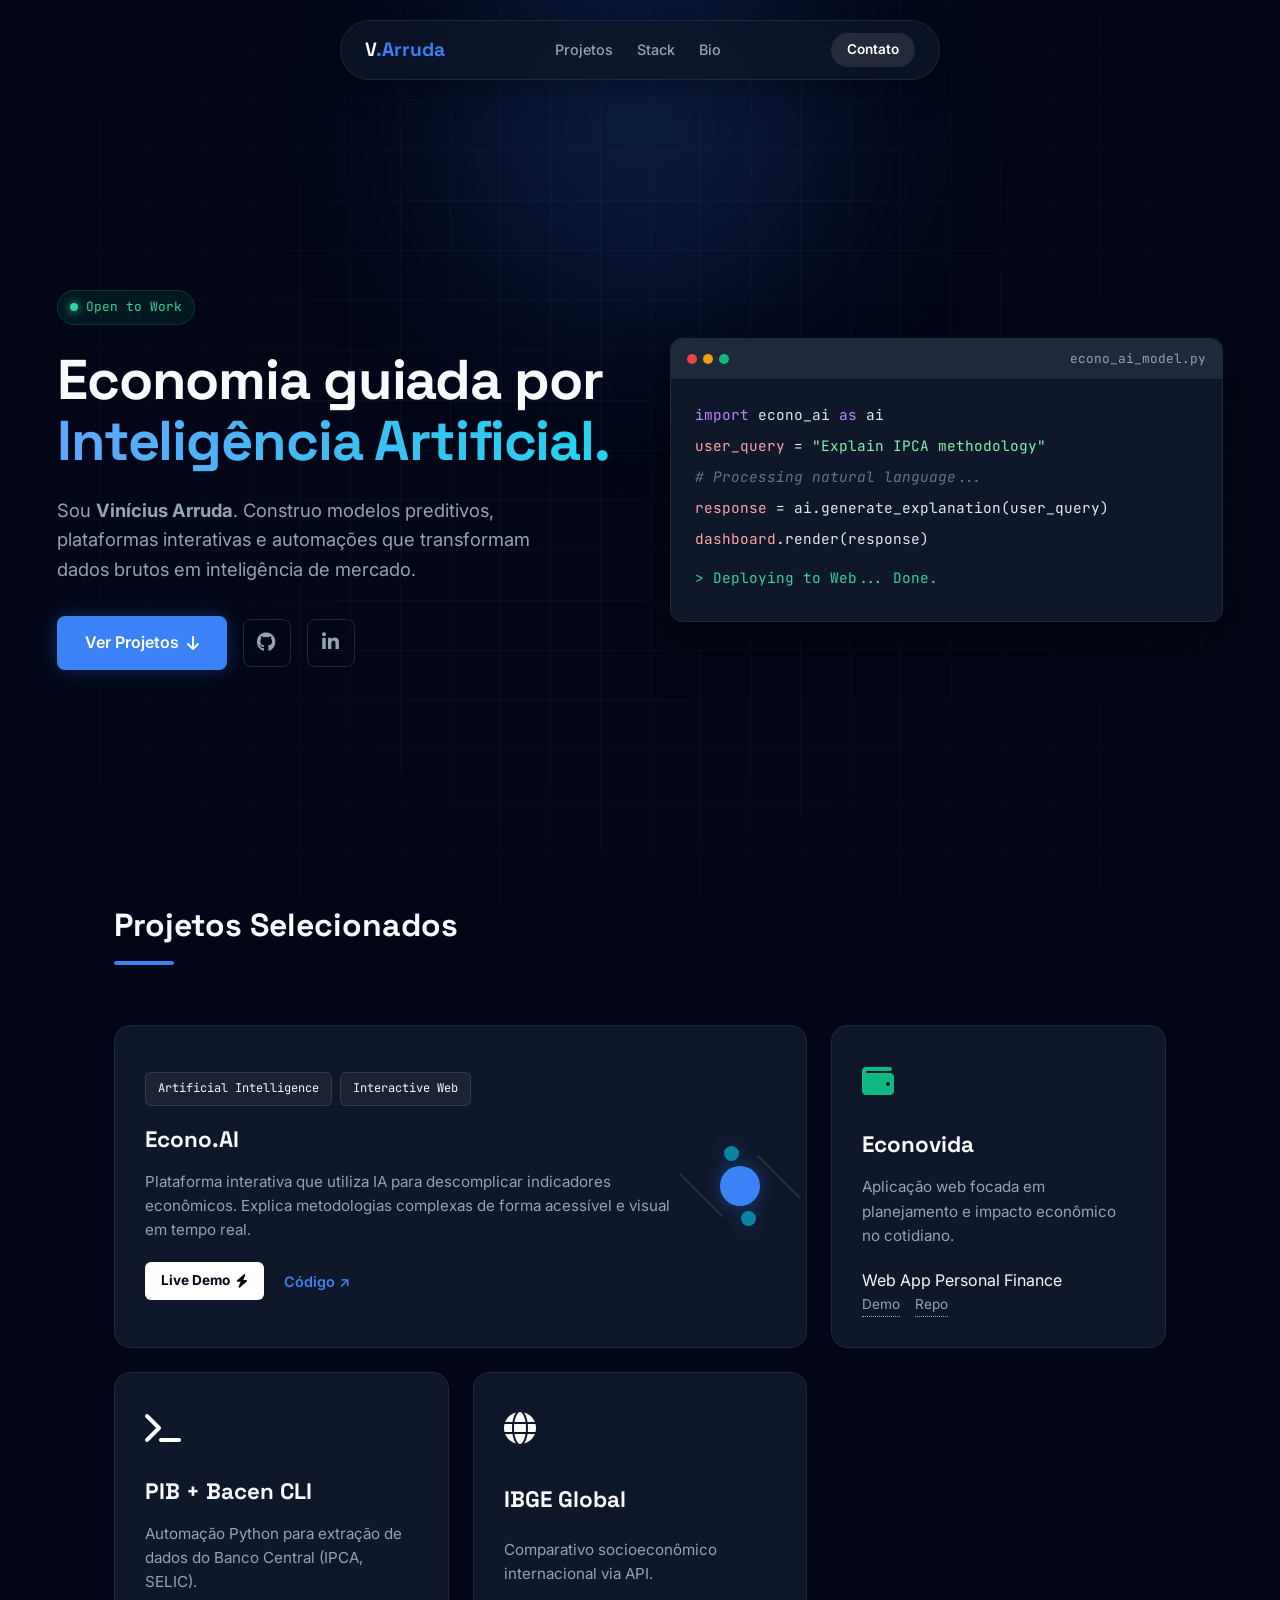
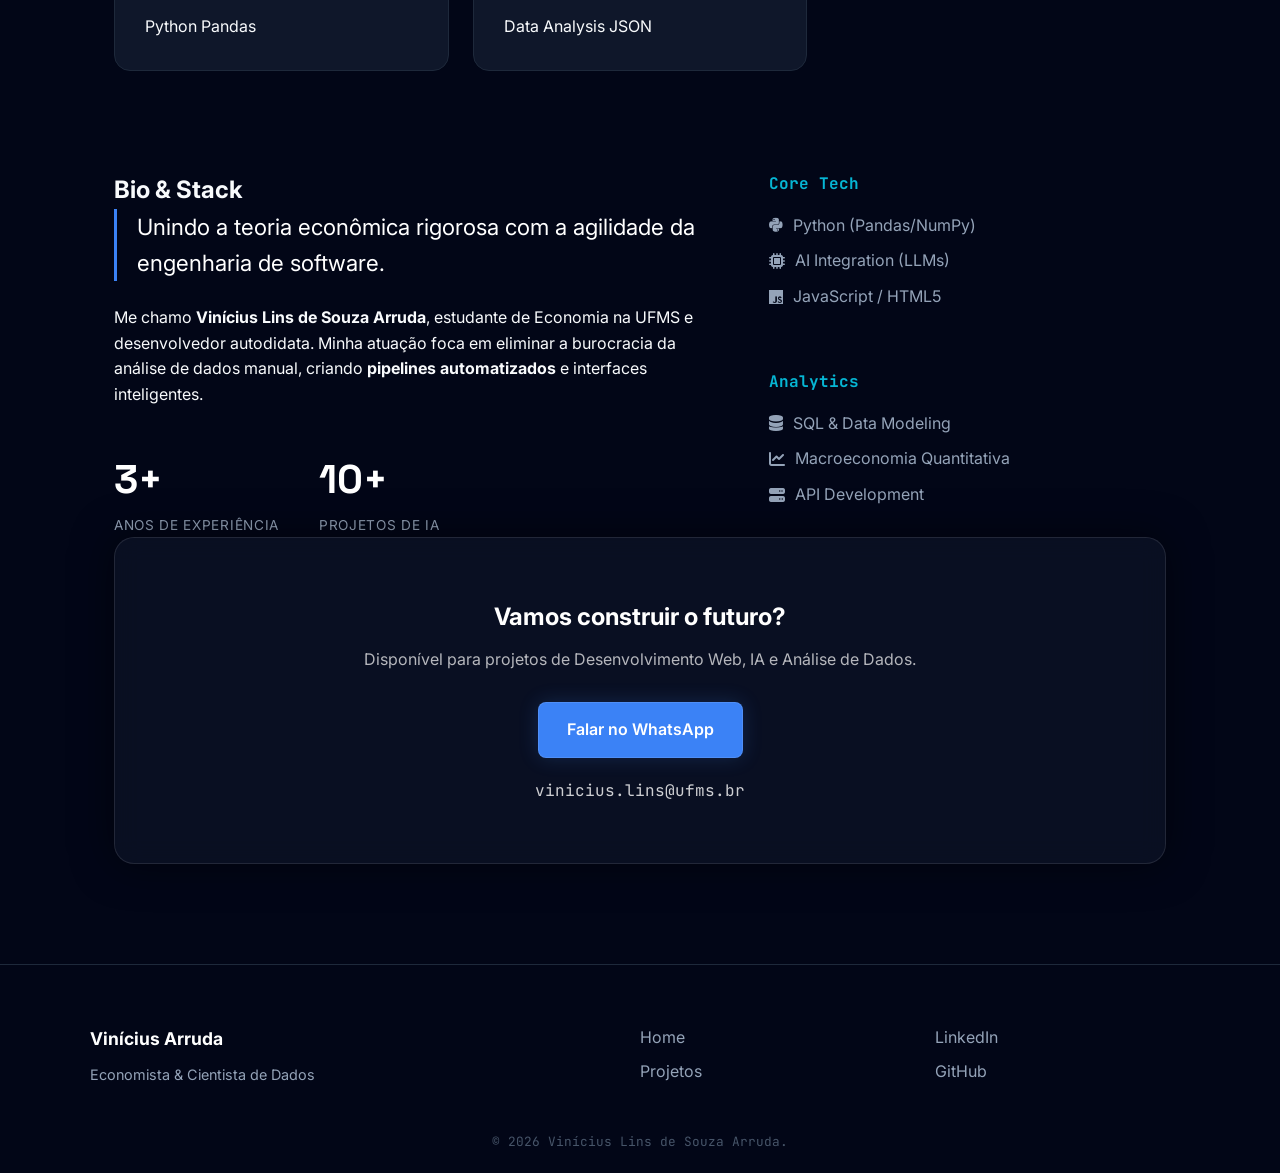
==== index.html @ 4a1055d4 "Refactor index.html structure and content" ====
<!DOCTYPE html>
<html lang="pt-BR">
<head>
    <meta charset="UTF-8">
    <meta name="viewport" content="width=device-width, initial-scale=1.0">
    
    <title>Vinícius Arruda | Economista & Cientista de Dados (UFMS)</title>
    
    <meta name="description" content="Portfólio de Vinícius Lins de Souza Arruda (Vinícius Arruda). Acadêmico de Economia na UFMS, especialista em Ciência de Dados, Python e Inteligência Artificial aplicada ao mercado financeiro.">
    <meta name="keywords" content="Vinícius Arruda, Vinícius Lins de Souza Arruda, Economista, Cientista de Dados, Python, UFMS, Campo Grande, Inteligência Artificial">
    <meta name="author" content="Vinícius Lins de Souza Arruda">
    
    <script type="application/ld+json">
    {
      "@context": "https://schema.org",
      "@type": "Person",
      "name": "Vinícius Lins de Souza Arruda",
      "alternateName": "Vinícius Arruda",
      "url": "https://viniciusarruda.com.br",
      "image": "Foto.jpeg",
      "jobTitle": "Data Economist",
      "alumniOf": {
        "@type": "CollegeOrUniversity",
        "name": "Universidade Federal de Mato Grosso do Sul (UFMS)"
      },
      "sameAs": [
        "https://www.linkedin.com/in/viniciuslinsdsa",
        "https://github.com/viniciuslinsdsa",
        "https://www.youtube.com/@InteligenciaCriativa"
      ]
    }
    </script>

    <link href="https://fonts.googleapis.com/css2?family=Inter:wght@300;400;600&family=JetBrains+Mono:wght@400;500&family=Space+Grotesk:wght@500;700&display=swap" rel="stylesheet">
    <link rel="stylesheet" href="https://cdnjs.cloudflare.com/ajax/libs/font-awesome/6.4.0/css/all.min.css">
    <link rel="stylesheet" href="style.css">
</head>
<body>

    <div class="background-effects">
        <div class="glow-top"></div>
        <div class="grid-overlay"></div>
    </div>

    <nav class="floating-nav">
        <a href="#home" class="logo">V<span>.Arruda</span></a>
        <div class="nav-links">
            <a href="#projetos">Projetos</a>
            <a href="#stack">Stack</a>
            <a href="#sobre">Bio</a>
        </div>
        <a href="#contato" class="btn-hire">Contato</a>
    </nav>

    <header id="home">
        <div class="hero-container">
            <div class="hero-text">
                <div class="status-badge"><span class="dot"></span> Open to Work</div>
                <h1>Economia guiada por <br><span class="gradient-text">Inteligência Artificial.</span></h1>
                <p>Sou <strong>Vinícius Arruda</strong>. Construo modelos preditivos, plataformas interativas e automações que transformam dados brutos em inteligência de mercado.</p>
                
                <div class="hero-actions">
                    <a href="#projetos" class="btn-primary">Ver Projetos <i class="fa-solid fa-arrow-down"></i></a>
                    <a href="https://github.com/viniciuslinsdsa" target="_blank" aria-label="GitHub de Vinícius Arruda" class="btn-icon"><i class="fa-brands fa-github"></i></a>
                    <a href="https://linkedin.com/in/viniciuslinsdsa" target="_blank" aria-label="LinkedIn de Vinícius Arruda" class="btn-icon"><i class="fa-brands fa-linkedin-in"></i></a>
                </div>
            </div>

            <div class="hero-visual">
                <div class="terminal-window">
                    <div class="terminal-header">
                        <div class="dots">
                            <span class="d red"></span><span class="d yellow"></span><span class="d green"></span>
                        </div>
                        <span class="title">econo_ai_model.py</span>
                    </div>
                    <div class="terminal-body">
                        <div class="code-line"><span class="k">import</span> econo_ai <span class="k">as</span> ai</div>
                        <div class="code-line"><span class="v">user_query</span> = <span class="s">"Explain IPCA methodology"</span></div>
                        <div class="code-line comment"># Processing natural language...</div>
                        <div class="code-line"><span class="v">response</span> = ai.generate_explanation(user_query)</div>
                        <div class="code-line"><span class="v">dashboard</span>.render(response)</div>
                        <div class="code-line success">> Deploying to Web... Done.</div>
                    </div>
                </div>
            </div>
        </div>
    </header>

    <main class="container">
        
        <section id="projetos">
            <div class="section-header">
                <h2>Projetos Selecionados</h2>
                <div class="line"></div>
            </div>

            <div class="bento-grid">
                
                <div class="bento-card featured">
                    <div class="card-content">
                        <div class="tech-row">
                            <span class="tech-tag">Artificial Intelligence</span>
                            <span class="tech-tag">Interactive Web</span>
                        </div>
                        <h3>Econo.AI</h3>
                        <p>Plataforma interativa que utiliza IA para descomplicar indicadores econômicos. Explica metodologias complexas de forma acessível e visual em tempo real.</p>
                        <div class="links-row">
                            <a href="https://viniciuslinsdsa.github.io/econo.ai/" target="_blank" class="btn-live">Live Demo <i class="fa-solid fa-bolt"></i></a>
                            <a href="https://github.com/viniciuslinsdsa/econo.ai" target="_blank" class="link-arrow">Código ↗</a>
                        </div>
                    </div>
                    <div class="card-visual ai-visual">
                        <div class="ai-node main"></div>
                        <div class="ai-node sub s1"></div>
                        <div class="ai-node sub s2"></div>
                        <div class="ai-line l1"></div>
                        <div class="ai-line l2"></div>
                    </div>
                </div>

                <div class="bento-card">
                    <div class="card-top-icon"><i class="fa-solid fa-wallet" style="color: #10b981;"></i></div>
                    <h3>Econovida</h3>
                    <p>Aplicação web focada em planejamento e impacto econômico no cotidiano.</p>
                    <div class="tech-mini">
                        <span>Web App</span>
                        <span>Personal Finance</span>
                    </div>
                    <div class="card-footer-links">
                        <a href="https://viniciuslinsdsa.github.io/econovida/" target="_blank" class="mini-link">Demo</a>
                        <a href="https://github.com/viniciuslinsdsa/econovida" target="_blank" class="mini-link">Repo</a>
                    </div>
                </div>

                <div class="bento-card">
                    <div class="card-top-icon"><i class="fa-solid fa-terminal"></i></div>
                    <h3>PIB + Bacen CLI</h3>
                    <p>Automação Python para extração de dados do Banco Central (IPCA, SELIC).</p>
                    <div class="tech-mini">
                        <span>Python</span>
                        <span>Pandas</span>
                    </div>
                    <a href="https://github.com/viniciuslinsdsa/PIB_APIBCB" class="card-link-cover" aria-label="Ver projeto PIB CLI"></a>
                </div>

                <div class="bento-card">
                    <div class="card-top-icon"><i class="fa-solid fa-globe"></i></div>
                    <h3>IBGE Global</h3>
                    <p>Comparativo socioeconômico internacional via API.</p>
                    <div class="tech-mini">
                        <span>Data Analysis</span>
                        <span>JSON</span>
                    </div>
                    <a href="https://github.com/viniciuslinsdsa/IBGE_API" class="card-link-cover" aria-label="Ver projeto IBGE Global"></a>
                </div>

                </div>
        </section>

        <section id="sobre" class="split-section">
            <div class="bio-text">
                <h2>Bio & Stack</h2>
                <p class="highlight">Unindo a teoria econômica rigorosa com a agilidade da engenharia de software.</p>
                <p>Me chamo <strong>Vinícius Lins de Souza Arruda</strong>, estudante de Economia na UFMS e desenvolvedor autodidata. Minha atuação foca em eliminar a burocracia da análise de dados manual, criando <strong>pipelines automatizados</strong> e interfaces inteligentes.</p>
                <div class="stats-row">
                    <div class="stat">
                        <span class="num">3+</span>
                        <span class="label">Anos de Experiência</span>
                    </div>
                    <div class="stat">
                        <span class="num">10+</span>
                        <span class="label">Projetos de IA</span>
                    </div>
                </div>
            </div>
            
            <div class="skills-grid">
                <div class="skill-category">
                    <h4>Core Tech</h4>
                    <ul>
                        <li><i class="fa-brands fa-python"></i> Python (Pandas/NumPy)</li>
                        <li><i class="fa-solid fa-microchip"></i> AI Integration (LLMs)</li>
                        <li><i class="fa-brands fa-js"></i> JavaScript / HTML5</li>
                    </ul>
                </div>
                <div class="skill-category">
                    <h4>Analytics</h4>
                    <ul>
                        <li><i class="fa-solid fa-database"></i> SQL & Data Modeling</li>
                        <li><i class="fa-solid fa-chart-line"></i> Macroeconomia Quantitativa</li>
                        <li><i class="fa-solid fa-server"></i> API Development</li>
                    </ul>
                </div>
            </div>
        </section>

        <section id="contato">
            <div class="cta-card">
                <div class="cta-content">
                    <h2>Vamos construir o futuro?</h2>
                    <p>Disponível para projetos de Desenvolvimento Web, IA e Análise de Dados.</p>
                    <a href="https://wa.me/5567992827037" class="btn-primary white">Falar no WhatsApp</a>
                    <a href="mailto:vinicius.lins@ufms.br" class="email-link">vinicius.lins@ufms.br</a>
                </div>
            </div>
        </section>

    </main>

    <footer>
        <div class="footer-grid">
            <div class="footer-col">
                <h5>Vinícius Arruda</h5>
                <p>Economista & Cientista de Dados</p>
            </div>
            <div class="footer-col">
                <a href="#home">Home</a>
                <a href="#projetos">Projetos</a>
            </div>
            <div class="footer-col">
                <a href="https://linkedin.com/in/viniciuslinsdsa">LinkedIn</a>
                <a href="https://github.com/viniciuslinsdsa">GitHub</a>
            </div>
        </div>
        <div class="copy">
            &copy; 2026 Vinícius Lins de Souza Arruda.
        </div>
    </footer>
</body>
</html>
---- style.css ----
/* =================================
   Variáveis & Configuração (Dark Premium)
   ================================= */
   :root {
    --bg-dark: #020617;       /* Slate 950 */
    --bg-card: #0f172a;       /* Slate 900 */
    --border: #1e293b;        /* Slate 800 */
    --text-main: #f8fafc;     /* Slate 50 */
    --text-muted: #94a3b8;    /* Slate 400 */
    
    --primary: #3b82f6;       /* Azul Tech */
    --primary-glow: rgba(59, 130, 246, 0.4);
    --accent: #06b6d4;        /* Cyan */
    
    --font-heading: 'Space Grotesk', sans-serif;
    --font-body: 'Inter', sans-serif;
    --font-code: 'JetBrains Mono', monospace;
}

* { margin: 0; padding: 0; box-sizing: border-box; }

body {
    background-color: var(--bg-dark);
    color: var(--text-main);
    font-family: var(--font-body);
    line-height: 1.6;
    overflow-x: hidden;
}

/* =================================
   Background FX
   ================================= */
.background-effects {
    position: fixed;
    top: 0; left: 0; width: 100%; height: 100%;
    z-index: -1;
    overflow: hidden;
}

.grid-overlay {
    position: absolute;
    width: 100%; height: 100%;
    background-image: 
        linear-gradient(rgba(255, 255, 255, 0.03) 1px, transparent 1px),
        linear-gradient(90deg, rgba(255, 255, 255, 0.03) 1px, transparent 1px);
    background-size: 50px 50px;
    mask-image: radial-gradient(circle at center, black 40%, transparent 100%);
}

.glow-top {
    position: absolute;
    top: -20%; left: 50%;
    transform: translateX(-50%);
    width: 600px; height: 600px;
    background: radial-gradient(circle, var(--primary-glow) 0%, transparent 70%);
    opacity: 0.6;
    filter: blur(80px);
}

/* =================================
   Navbar
   ================================= */
.floating-nav {
    position: fixed;
    top: 20px; left: 50%;
    transform: translateX(-50%);
    width: 90%; max-width: 600px;
    background: rgba(15, 23, 42, 0.7);
    backdrop-filter: blur(12px);
    border: 1px solid rgba(255, 255, 255, 0.08);
    border-radius: 100px;
    padding: 12px 24px;
    display: flex;
    justify-content: space-between;
    align-items: center;
    z-index: 1000;
    box-shadow: 0 10px 30px rgba(0,0,0,0.3);
}

.logo {
    font-family: var(--font-heading);
    font-weight: 700;
    font-size: 1.2rem;
    color: white;
    text-decoration: none;
}
.logo span { color: var(--primary); }

.nav-links { display: flex; gap: 24px; }
.nav-links a {
    color: var(--text-muted);
    text-decoration: none;
    font-size: 0.9rem;
    font-weight: 500;
    transition: 0.3s;
}
.nav-links a:hover { color: white; }

.btn-hire {
    background: rgba(255,255,255,0.1);
    color: white;
    text-decoration: none;
    padding: 6px 16px;
    border-radius: 20px;
    font-size: 0.85rem;
    font-weight: 600;
    transition: 0.3s;
}
.btn-hire:hover { background: white; color: var(--bg-dark); }

/* =================================
   Hero Section
   ================================= */
header {
    min-height: 100vh;
    display: flex;
    align-items: center;
    justify-content: center;
    padding: 120px 20px 60px;
}

.hero-container {
    max-width: 1200px;
    display: grid;
    grid-template-columns: 1fr 1fr;
    gap: 60px;
    align-items: center;
}

.status-badge {
    display: inline-flex;
    align-items: center;
    gap: 8px;
    background: rgba(16, 185, 129, 0.1);
    color: #34d399;
    padding: 6px 12px;
    border-radius: 50px;
    font-size: 0.8rem;
    font-family: var(--font-code);
    margin-bottom: 24px;
    border: 1px solid rgba(16, 185, 129, 0.2);
}

.dot { width: 8px; height: 8px; background: #34d399; border-radius: 50%; box-shadow: 0 0 10px #34d399; animation: pulse 2s infinite; }
@keyframes pulse { 0% { opacity: 1; } 50% { opacity: 0.5; } 100% { opacity: 1; } }

h1 {
    font-family: var(--font-heading);
    font-size: 3.5rem;
    line-height: 1.1;
    margin-bottom: 24px;
    letter-spacing: -0.02em;
}

.gradient-text {
    background: linear-gradient(to right, #60a5fa, #22d3ee);
    background-clip: text;
    -webkit-background-clip: text;
    -webkit-text-fill-color: transparent;
}

.hero-text p {
    font-size: 1.15rem;
    color: var(--text-muted);
    margin-bottom: 32px;
    max-width: 500px;
}

.hero-actions { display: flex; gap: 16px; align-items: center; }

.btn-primary {
    background: var(--primary);
    color: white;
    text-decoration: none;
    padding: 14px 28px;
    border-radius: 8px;
    font-weight: 600;
    display: inline-flex;
    align-items: center;
    gap: 8px;
    transition: 0.3s;
    box-shadow: 0 0 20px rgba(59, 130, 246, 0.3);
}
.btn-primary:hover { transform: translateY(-2px); box-shadow: 0 0 30px rgba(59, 130, 246, 0.5); }

.btn-icon {
    width: 48px; height: 48px;
    display: flex; align-items: center; justify-content: center;
    border: 1px solid var(--border);
    border-radius: 8px;
    color: var(--text-muted);
    font-size: 1.2rem;
    transition: 0.3s;
    text-decoration: none;
}
.btn-icon:hover { border-color: var(--primary); color: white; background: rgba(59, 130, 246, 0.1); }

/* Terminal */
.terminal-window {
    background: #0f172a;
    border: 1px solid var(--border);
    border-radius: 12px;
    box-shadow: 0 20px 50px rgba(0,0,0,0.5);
    overflow: hidden;
    font-family: var(--font-code);
    font-size: 0.9rem;
}

.terminal-header {
    background: #1e293b;
    padding: 10px 16px;
    display: flex;
    align-items: center;
    justify-content: space-between;
}
.dots { display: flex; gap: 6px; }
.d { width: 10px; height: 10px; border-radius: 50%; }
.d.red { background: #ef4444; } .d.yellow { background: #f59e0b; } .d.green { background: #10b981; }
.terminal-header .title { color: var(--text-muted); font-size: 0.8rem; }

.terminal-body { padding: 24px; color: #e2e8f0; }
.code-line { margin-bottom: 8px; }
.k { color: #c084fc; } 
.s { color: #86efac; } 
.v { color: #fca5a5; } 
.comment { color: #64748b; font-style: italic; }
.success { color: #34d399; margin-top: 16px; }

/* =================================
   Bento Grid Projects
   ================================= */
.container { max-width: 1100px; margin: 0 auto; padding: 0 24px 100px; }

.section-header { margin-bottom: 60px; }
.section-header h2 { font-family: var(--font-heading); font-size: 2rem; }
.section-header .line { width: 60px; height: 4px; background: var(--primary); margin-top: 10px; border-radius: 2px; }

.bento-grid {
    display: grid;
    grid-template-columns: 1fr 1fr 1fr;
    grid-auto-rows: minmax(280px, auto);
    gap: 24px;
}

.bento-card {
    background: var(--bg-card);
    border: 1px solid var(--border);
    border-radius: 16px;
    padding: 30px;
    position: relative;
    overflow: hidden;
    transition: all 0.4s ease;
    display: flex;
    flex-direction: column;
    justify-content: space-between;
}

.bento-card:hover {
    border-color: rgba(255,255,255,0.2);
    transform: translateY(-5px);
    box-shadow: 0 20px 40px rgba(0,0,0,0.3);
}

.bento-card.featured { grid-column: span 2; display: flex; flex-direction: row; align-items: center; gap: 30px; }
.bento-card.full-width { grid-column: span 3; }

.bento-card h3 { font-family: var(--font-heading); font-size: 1.4rem; margin-bottom: 12px; }
.bento-card p { font-size: 0.95rem; color: var(--text-muted); margin-bottom: 20px; }

.tech-tag {
    font-family: var(--font-code);
    font-size: 0.75rem;
    background: rgba(255,255,255,0.05);
    padding: 6px 12px;
    border-radius: 6px;
    border: 1px solid rgba(255,255,255,0.1);
}
.tech-row { display: flex; gap: 8px; margin-bottom: 16px; flex-wrap: wrap;}

.links-row { display: flex; align-items: center; gap: 20px; margin-top: auto; }

.btn-live {
    background: white;
    color: var(--bg-dark);
    text-decoration: none;
    padding: 8px 16px;
    border-radius: 6px;
    font-weight: 700;
    font-size: 0.85rem;
    transition: 0.2s;
    display: inline-flex;
    align-items: center;
    gap: 6px;
}
.btn-live:hover { background: var(--primary); color: white; }

.link-arrow { color: var(--primary); text-decoration: none; font-weight: 600; font-size: 0.9rem; }
.link-arrow:hover { color: white; }

.card-link-cover { position: absolute; top: 0; left: 0; width: 100%; height: 100%; z-index: 2; }
.card-footer-links { margin-top: auto; z-index: 3; position: relative; display: flex; gap: 15px;}
.mini-link { color: var(--text-muted); font-size: 0.85rem; text-decoration: none; border-bottom: 1px dotted var(--text-muted); }
.mini-link:hover { color: var(--primary); border-color: var(--primary); }

/* VISUAL: Econo.AI Brain/Node Effect */
.card-visual.ai-visual {
    height: 120px; width: 150px;
    position: relative;
    display: flex; align-items: center; justify-content: center;
}
.ai-node { border-radius: 50%; position: absolute; background: var(--primary); box-shadow: 0 0 20px var(--primary-glow); }
.ai-node.main { width: 40px; height: 40px; z-index: 2; animation: pulseNode 3s infinite; }
.ai-node.sub { width: 15px; height: 15px; background: var(--accent); opacity: 0.7; }
.ai-node.s1 { top: 20px; left: 20px; }
.ai-node.s2 { bottom: 20px; right: 20px; }
.ai-line { position: absolute; background: rgba(255,255,255,0.1); height: 2px; width: 60px; }
.ai-line.l1 { transform: rotate(45deg); top: 50px; left: 45px; }
.ai-line.l2 { transform: rotate(45deg); bottom: 50px; right: 45px; }

@keyframes pulseNode { 0% { box-shadow: 0 0 0 0 rgba(59, 130, 246, 0.7); } 70% { box-shadow: 0 0 0 20px rgba(59, 130, 246, 0); } 100% { box-shadow: 0 0 0 0 rgba(59, 130, 246, 0); } }

.card-top-icon { font-size: 2rem; margin-bottom: 20px; color: white; }

/* =================================
   Sobre & Skills
   ================================= */
.split-section { display: grid; grid-template-columns: 1.2fr 0.8fr; gap: 60px; margin-top: 100px; }

.highlight { font-size: 1.4rem; color: white; border-left: 3px solid var(--primary); padding-left: 20px; margin-bottom: 24px; }

.stats-row { display: flex; gap: 40px; margin-top: 40px; }
.stat .num { display: block; font-family: var(--font-heading); font-size: 2.5rem; font-weight: 700; color: white; }
.stat .label { font-size: 0.85rem; color: var(--text-muted); text-transform: uppercase; letter-spacing: 0.05em; }

.skills-grid { display: grid; gap: 30px; }
.skill-category h4 { margin-bottom: 16px; color: var(--accent); font-family: var(--font-code); }
.skill-category ul { list-style: none; }
.skill-category li { margin-bottom: 10px; color: var(--text-muted); display: flex; align-items: center; gap: 10px; }

/* =================================
   Footer & CTA
   ================================= */
.cta-card {
    background: rgba(15, 23, 42, 0.6); 
    backdrop-filter: blur(12px);         
    border: 1px solid rgba(255, 255, 255, 0.1);
    border-radius: 20px;
    padding: 60px;
    text-align: center;
    position: relative;
    overflow: hidden;
    box-shadow: 0 0 40px rgba(0, 0, 0, 0.5);
}

.cta-content { position: relative; z-index: 1; }
.cta-content h2 { color: white; margin-bottom: 10px; }
.cta-content p { color: rgba(255,255,255,0.7); margin-bottom: 30px; }

.btn-primary.white {
    background: var(--primary);
    color: white;
    box-shadow: 0 0 20px rgba(59, 130, 246, 0.2);
    border: 1px solid rgba(255,255,255,0.1);
}
.btn-primary.white:hover {
    background: var(--accent);
    box-shadow: 0 0 30px rgba(6, 182, 212, 0.4);
}

.email-link { display: block; margin-top: 20px; color: white; opacity: 0.8; text-decoration: none; font-family: var(--font-code); }

footer {
    border-top: 1px solid var(--border);
    padding: 60px 24px 20px;
    background: #020617;
}
.footer-grid { max-width: 1100px; margin: 0 auto; display: grid; grid-template-columns: 2fr 1fr 1fr; gap: 40px; margin-bottom: 40px; }
.footer-col h5 { color: white; margin-bottom: 10px; font-size: 1.1rem; }
.footer-col p { color: var(--text-muted); font-size: 0.9rem; }
.footer-col a { display: block; color: var(--text-muted); text-decoration: none; margin-bottom: 8px; transition: 0.2s; }
.footer-col a:hover { color: var(--primary); }
.copy { text-align: center; font-size: 0.8rem; color: #475569; font-family: var(--font-code); }

/* Mobile */
@media (max-width: 768px) {
    .hero-container { grid-template-columns: 1fr; text-align: center; }
    .hero-visual { display: none; } 
    .hero-actions { justify-content: center; }
    .bento-grid { grid-template-columns: 1fr; }
    .bento-card.featured, .bento-card.full-width { grid-column: span 1; flex-direction: column; align-items: flex-start; }
    .card-visual.ai-visual { display: none; }
    .split-section { grid-template-columns: 1fr; }
    .floating-nav { width: 95%; top: 15px; }
    .nav-links { display: none; }
}
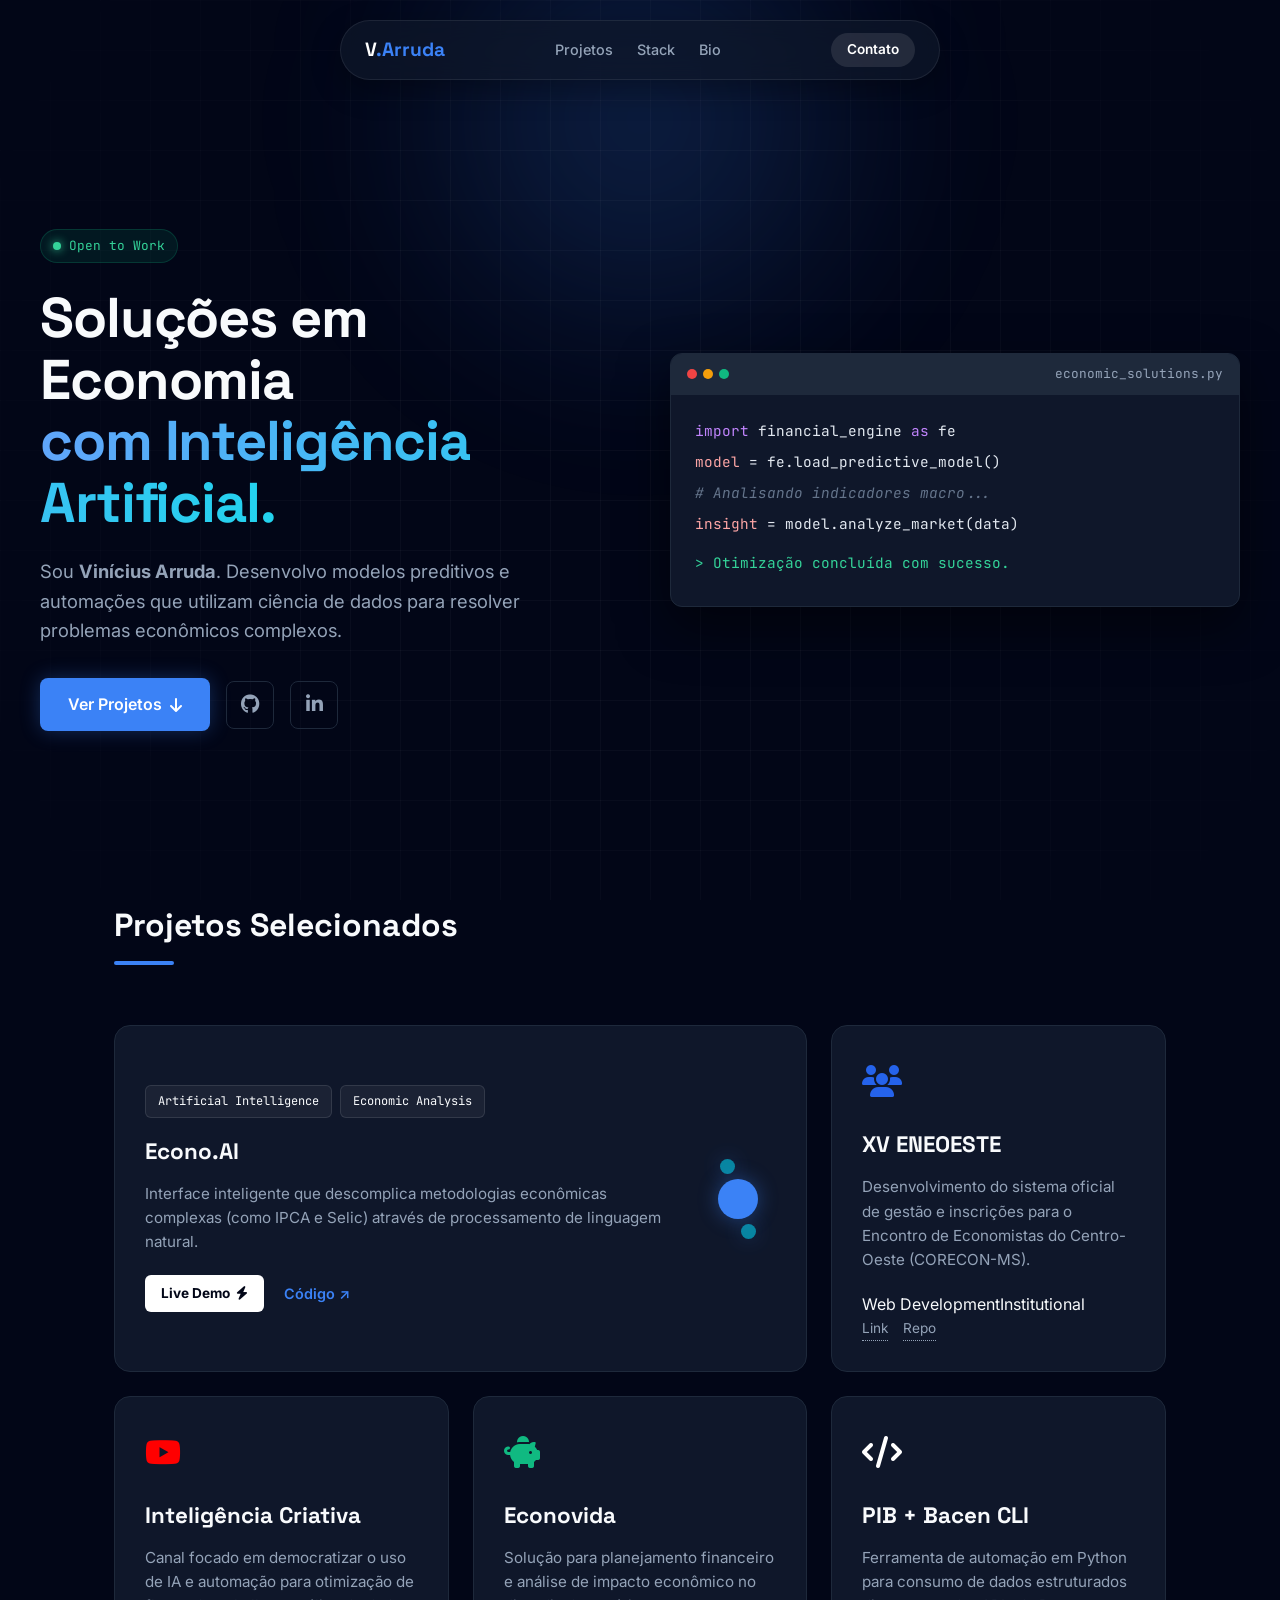
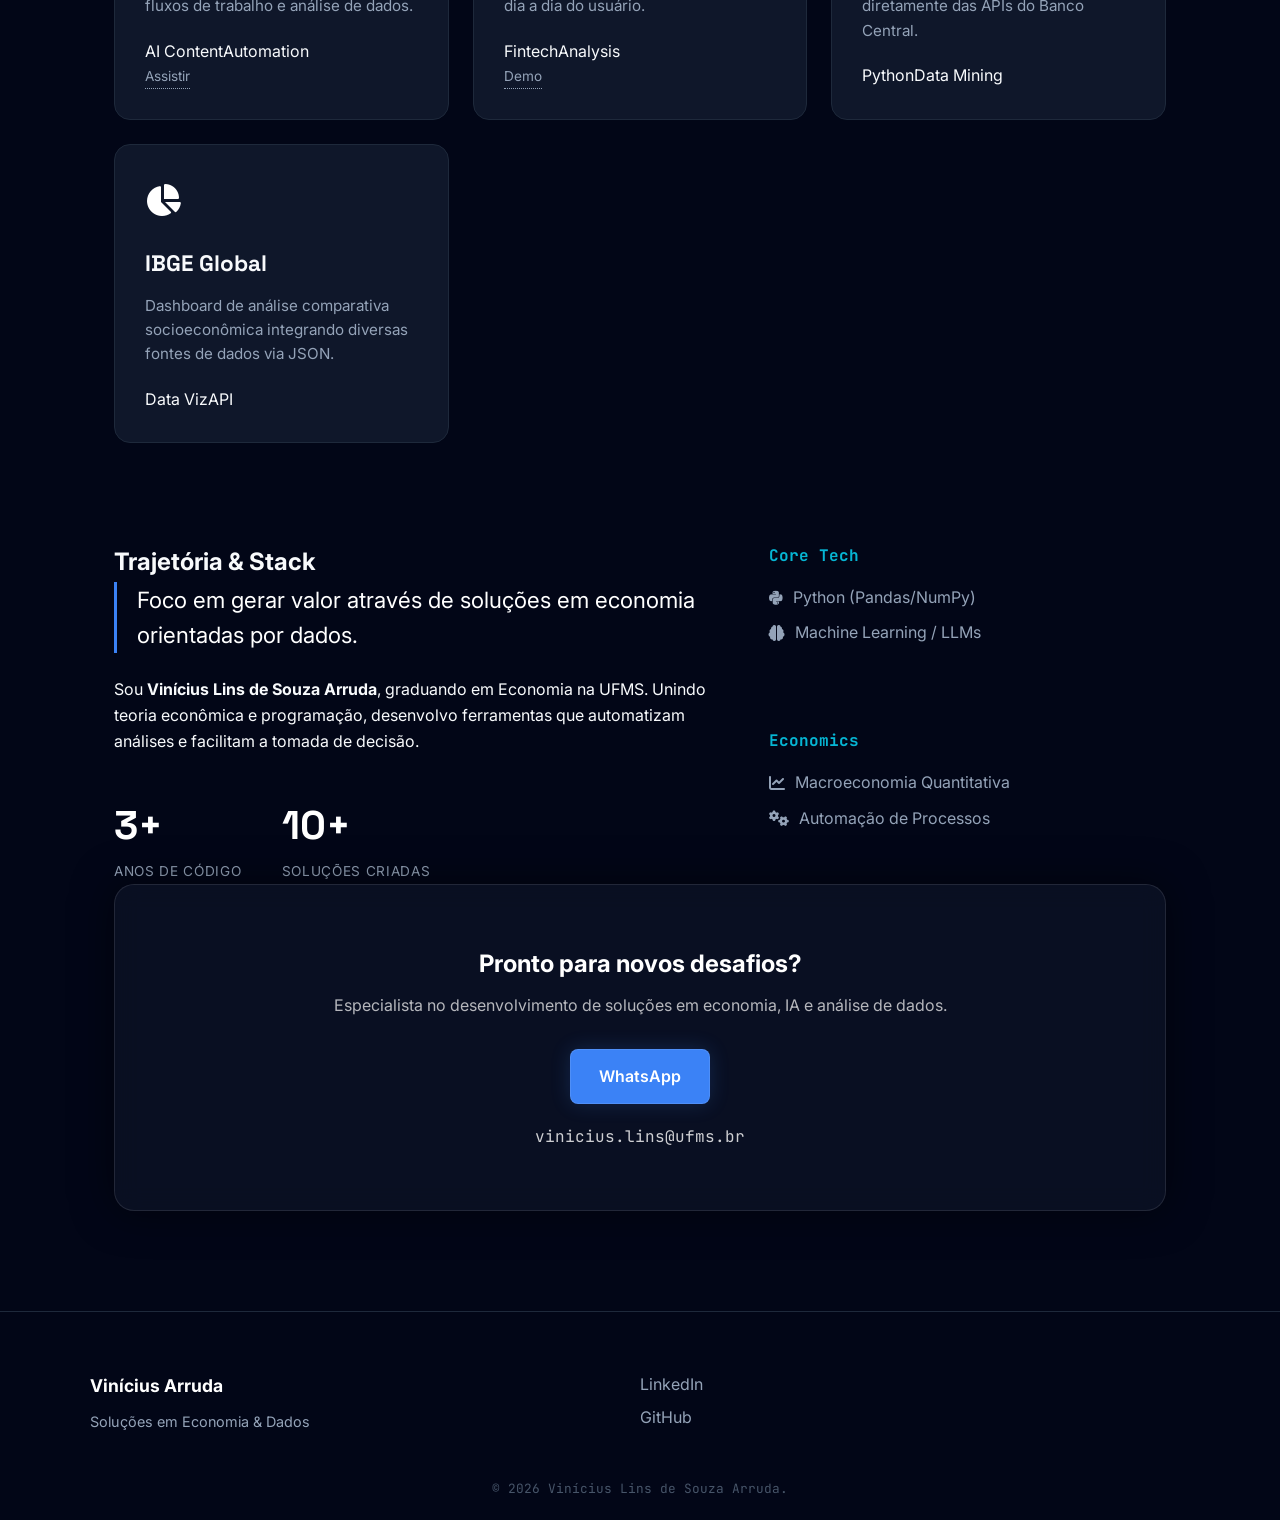
==== commit 934d4d8b: "Revise index.html for updated portfolio and focus Updated portfolio content and structure with a foc" ====
--- a/index.html
+++ b/index.html
@@ -4,10 +4,10 @@
     <meta charset="UTF-8">
     <meta name="viewport" content="width=device-width, initial-scale=1.0">
     
-    <title>Vinícius Arruda | Economista & Cientista de Dados (UFMS)</title>
+    <title>Vinícius Arruda | Soluções em Economia & Ciência de Dados (UFMS)</title>
     
-    <meta name="description" content="Portfólio de Vinícius Lins de Souza Arruda (Vinícius Arruda). Acadêmico de Economia na UFMS, especialista em Ciência de Dados, Python e Inteligência Artificial aplicada ao mercado financeiro.">
-    <meta name="keywords" content="Vinícius Arruda, Vinícius Lins de Souza Arruda, Economista, Cientista de Dados, Python, UFMS, Campo Grande, Inteligência Artificial">
+    <meta name="description" content="Portfólio de Vinícius Lins de Souza Arruda. Acadêmico de Economia na UFMS, especialista em Ciência de Dados, Python e Inteligência Artificial aplicada a soluções econômicas.">
+    <meta name="keywords" content="Vinícius Arruda, Soluções em Economia, Cientista de Dados, Python, UFMS, Inteligência Artificial, Econo.AI">
     <meta name="author" content="Vinícius Lins de Souza Arruda">
     
     <script type="application/ld+json">
@@ -26,7 +26,7 @@
       "sameAs": [
         "https://www.linkedin.com/in/viniciuslinsdsa",
         "https://github.com/viniciuslinsdsa",
-        "https://www.youtube.com/@InteligenciaCriativa"
+        "https://www.youtube.com/@ainteligenciacriativa"
       ]
     }
     </script>
@@ -56,31 +56,28 @@
         <div class="hero-container">
             <div class="hero-text">
                 <div class="status-badge"><span class="dot"></span> Open to Work</div>
-                <h1>Economia guiada por <br><span class="gradient-text">Inteligência Artificial.</span></h1>
-                <p>Sou <strong>Vinícius Arruda</strong>. Construo modelos preditivos, plataformas interativas e automações que transformam dados brutos em inteligência de mercado.</p>
+                <h1>Soluções em Economia <br><span class="gradient-text">com Inteligência Artificial.</span></h1>
+                <p>Sou <strong>Vinícius Arruda</strong>. Desenvolvo modelos preditivos e automações que utilizam ciência de dados para resolver problemas econômicos complexos.</p>
                 
                 <div class="hero-actions">
                     <a href="#projetos" class="btn-primary">Ver Projetos <i class="fa-solid fa-arrow-down"></i></a>
-                    <a href="https://github.com/viniciuslinsdsa" target="_blank" aria-label="GitHub de Vinícius Arruda" class="btn-icon"><i class="fa-brands fa-github"></i></a>
-                    <a href="https://linkedin.com/in/viniciuslinsdsa" target="_blank" aria-label="LinkedIn de Vinícius Arruda" class="btn-icon"><i class="fa-brands fa-linkedin-in"></i></a>
+                    <a href="https://github.com/viniciuslinsdsa" target="_blank" class="btn-icon"><i class="fa-brands fa-github"></i></a>
+                    <a href="https://linkedin.com/in/viniciuslinsdsa" target="_blank" class="btn-icon"><i class="fa-brands fa-linkedin-in"></i></a>
                 </div>
             </div>
 
             <div class="hero-visual">
                 <div class="terminal-window">
                     <div class="terminal-header">
-                        <div class="dots">
-                            <span class="d red"></span><span class="d yellow"></span><span class="d green"></span>
-                        </div>
-                        <span class="title">econo_ai_model.py</span>
+                        <div class="dots"><span class="d red"></span><span class="d yellow"></span><span class="d green"></span></div>
+                        <span class="title">economic_solutions.py</span>
                     </div>
                     <div class="terminal-body">
-                        <div class="code-line"><span class="k">import</span> econo_ai <span class="k">as</span> ai</div>
-                        <div class="code-line"><span class="v">user_query</span> = <span class="s">"Explain IPCA methodology"</span></div>
-                        <div class="code-line comment"># Processing natural language...</div>
-                        <div class="code-line"><span class="v">response</span> = ai.generate_explanation(user_query)</div>
-                        <div class="code-line"><span class="v">dashboard</span>.render(response)</div>
-                        <div class="code-line success">> Deploying to Web... Done.</div>
+                        <div class="code-line"><span class="k">import</span> financial_engine <span class="k">as</span> fe</div>
+                        <div class="code-line"><span class="v">model</span> = fe.load_predictive_model()</div>
+                        <div class="code-line comment"># Analisando indicadores macro...</div>
+                        <div class="code-line"><span class="v">insight</span> = model.analyze_market(data)</div>
+                        <div class="code-line success">> Otimização concluída com sucesso.</div>
                     </div>
                 </div>
             </div>
@@ -101,10 +98,10 @@
                     <div class="card-content">
                         <div class="tech-row">
                             <span class="tech-tag">Artificial Intelligence</span>
-                            <span class="tech-tag">Interactive Web</span>
+                            <span class="tech-tag">Economic Analysis</span>
                         </div>
                         <h3>Econo.AI</h3>
-                        <p>Plataforma interativa que utiliza IA para descomplicar indicadores econômicos. Explica metodologias complexas de forma acessível e visual em tempo real.</p>
+                        <p>Interface inteligente que descomplica metodologias econômicas complexas (como IPCA e Selic) através de processamento de linguagem natural.</p>
                         <div class="links-row">
                             <a href="https://viniciuslinsdsa.github.io/econo.ai/" target="_blank" class="btn-live">Live Demo <i class="fa-solid fa-bolt"></i></a>
                             <a href="https://github.com/viniciuslinsdsa/econo.ai" target="_blank" class="link-arrow">Código ↗</a>
@@ -114,64 +111,67 @@
                         <div class="ai-node main"></div>
                         <div class="ai-node sub s1"></div>
                         <div class="ai-node sub s2"></div>
-                        <div class="ai-line l1"></div>
-                        <div class="ai-line l2"></div>
-                    </div>
-                </div>
-
-                <div class="bento-card">
-                    <div class="card-top-icon"><i class="fa-solid fa-wallet" style="color: #10b981;"></i></div>
+                    </div>
+                </div>
+
+                <div class="bento-card">
+                    <div class="card-top-icon"><i class="fa-solid fa-users" style="color: #2563eb;"></i></div>
+                    <h3>XV ENEOESTE</h3>
+                    <p>Desenvolvimento do sistema oficial de gestão e inscrições para o Encontro de Economistas do Centro-Oeste (CORECON-MS).</p>
+                    <div class="tech-mini"><span>Web Development</span><span>Institutional</span></div>
+                    <div class="card-footer-links">
+                        <a href="https://www.coreconms.org.br/inscricoeseneoeste/" target="_blank" class="mini-link">Link</a>
+                        <a href="https://github.com/viniciuslinsdsa/XVENEOESTE" target="_blank" class="mini-link">Repo</a>
+                    </div>
+                </div>
+
+                <div class="bento-card">
+                    <div class="card-top-icon"><i class="fa-brands fa-youtube" style="color: #ff0000;"></i></div>
+                    <h3>Inteligência Criativa</h3>
+                    <p>Canal focado em democratizar o uso de IA e automação para otimização de fluxos de trabalho e análise de dados.</p>
+                    <div class="tech-mini"><span>AI Content</span><span>Automation</span></div>
+                    <div class="card-footer-links">
+                        <a href="https://www.youtube.com/@ainteligenciacriativa" target="_blank" class="mini-link">Assistir</a>
+                    </div>
+                </div>
+
+                <div class="bento-card">
+                    <div class="card-top-icon"><i class="fa-solid fa-piggy-bank" style="color: #10b981;"></i></div>
                     <h3>Econovida</h3>
-                    <p>Aplicação web focada em planejamento e impacto econômico no cotidiano.</p>
-                    <div class="tech-mini">
-                        <span>Web App</span>
-                        <span>Personal Finance</span>
-                    </div>
+                    <p>Solução para planejamento financeiro e análise de impacto econômico no dia a dia do usuário.</p>
+                    <div class="tech-mini"><span>Fintech</span><span>Analysis</span></div>
                     <div class="card-footer-links">
                         <a href="https://viniciuslinsdsa.github.io/econovida/" target="_blank" class="mini-link">Demo</a>
-                        <a href="https://github.com/viniciuslinsdsa/econovida" target="_blank" class="mini-link">Repo</a>
-                    </div>
-                </div>
-
-                <div class="bento-card">
-                    <div class="card-top-icon"><i class="fa-solid fa-terminal"></i></div>
+                    </div>
+                </div>
+
+                <div class="bento-card">
+                    <div class="card-top-icon"><i class="fa-solid fa-code"></i></div>
                     <h3>PIB + Bacen CLI</h3>
-                    <p>Automação Python para extração de dados do Banco Central (IPCA, SELIC).</p>
-                    <div class="tech-mini">
-                        <span>Python</span>
-                        <span>Pandas</span>
-                    </div>
-                    <a href="https://github.com/viniciuslinsdsa/PIB_APIBCB" class="card-link-cover" aria-label="Ver projeto PIB CLI"></a>
-                </div>
-
-                <div class="bento-card">
-                    <div class="card-top-icon"><i class="fa-solid fa-globe"></i></div>
+                    <p>Ferramenta de automação em Python para consumo de dados estruturados diretamente das APIs do Banco Central.</p>
+                    <div class="tech-mini"><span>Python</span><span>Data Mining</span></div>
+                    <a href="https://github.com/viniciuslinsdsa/PIB_APIBCB" target="_blank" class="card-link-cover"></a>
+                </div>
+
+                <div class="bento-card">
+                    <div class="card-top-icon"><i class="fa-solid fa-chart-pie"></i></div>
                     <h3>IBGE Global</h3>
-                    <p>Comparativo socioeconômico internacional via API.</p>
-                    <div class="tech-mini">
-                        <span>Data Analysis</span>
-                        <span>JSON</span>
-                    </div>
-                    <a href="https://github.com/viniciuslinsdsa/IBGE_API" class="card-link-cover" aria-label="Ver projeto IBGE Global"></a>
-                </div>
-
-                </div>
+                    <p>Dashboard de análise comparativa socioeconômica integrando diversas fontes de dados via JSON.</p>
+                    <div class="tech-mini"><span>Data Viz</span><span>API</span></div>
+                    <a href="https://github.com/viniciuslinsdsa/IBGE_API" target="_blank" class="card-link-cover"></a>
+                </div>
+
+            </div>
         </section>
 
         <section id="sobre" class="split-section">
             <div class="bio-text">
-                <h2>Bio & Stack</h2>
-                <p class="highlight">Unindo a teoria econômica rigorosa com a agilidade da engenharia de software.</p>
-                <p>Me chamo <strong>Vinícius Lins de Souza Arruda</strong>, estudante de Economia na UFMS e desenvolvedor autodidata. Minha atuação foca em eliminar a burocracia da análise de dados manual, criando <strong>pipelines automatizados</strong> e interfaces inteligentes.</p>
+                <h2>Trajetória & Stack</h2>
+                <p class="highlight">Foco em gerar valor através de soluções em economia orientadas por dados.</p>
+                <p>Sou <strong>Vinícius Lins de Souza Arruda</strong>, graduando em Economia na UFMS. Unindo teoria econômica e programação, desenvolvo ferramentas que automatizam análises e facilitam a tomada de decisão.</p>
                 <div class="stats-row">
-                    <div class="stat">
-                        <span class="num">3+</span>
-                        <span class="label">Anos de Experiência</span>
-                    </div>
-                    <div class="stat">
-                        <span class="num">10+</span>
-                        <span class="label">Projetos de IA</span>
-                    </div>
+                    <div class="stat"><span class="num">3+</span><span class="label">Anos de Código</span></div>
+                    <div class="stat"><span class="num">10+</span><span class="label">Soluções Criadas</span></div>
                 </div>
             </div>
             
@@ -180,16 +180,14 @@
                     <h4>Core Tech</h4>
                     <ul>
                         <li><i class="fa-brands fa-python"></i> Python (Pandas/NumPy)</li>
-                        <li><i class="fa-solid fa-microchip"></i> AI Integration (LLMs)</li>
-                        <li><i class="fa-brands fa-js"></i> JavaScript / HTML5</li>
+                        <li><i class="fa-solid fa-brain"></i> Machine Learning / LLMs</li>
                     </ul>
                 </div>
                 <div class="skill-category">
-                    <h4>Analytics</h4>
+                    <h4>Economics</h4>
                     <ul>
-                        <li><i class="fa-solid fa-database"></i> SQL & Data Modeling</li>
                         <li><i class="fa-solid fa-chart-line"></i> Macroeconomia Quantitativa</li>
-                        <li><i class="fa-solid fa-server"></i> API Development</li>
+                        <li><i class="fa-solid fa-gears"></i> Automação de Processos</li>
                     </ul>
                 </div>
             </div>
@@ -198,9 +196,9 @@
         <section id="contato">
             <div class="cta-card">
                 <div class="cta-content">
-                    <h2>Vamos construir o futuro?</h2>
-                    <p>Disponível para projetos de Desenvolvimento Web, IA e Análise de Dados.</p>
-                    <a href="https://wa.me/5567992827037" class="btn-primary white">Falar no WhatsApp</a>
+                    <h2>Pronto para novos desafios?</h2>
+                    <p>Especialista no desenvolvimento de soluções em economia, IA e análise de dados.</p>
+                    <a href="https://wa.me/5567992827037" class="btn-primary white">WhatsApp</a>
                     <a href="mailto:vinicius.lins@ufms.br" class="email-link">vinicius.lins@ufms.br</a>
                 </div>
             </div>
@@ -212,20 +210,14 @@
         <div class="footer-grid">
             <div class="footer-col">
                 <h5>Vinícius Arruda</h5>
-                <p>Economista & Cientista de Dados</p>
-            </div>
-            <div class="footer-col">
-                <a href="#home">Home</a>
-                <a href="#projetos">Projetos</a>
+                <p>Soluções em Economia & Dados</p>
             </div>
             <div class="footer-col">
                 <a href="https://linkedin.com/in/viniciuslinsdsa">LinkedIn</a>
                 <a href="https://github.com/viniciuslinsdsa">GitHub</a>
             </div>
         </div>
-        <div class="copy">
-            &copy; 2026 Vinícius Lins de Souza Arruda.
-        </div>
+        <div class="copy">&copy; 2026 Vinícius Lins de Souza Arruda.</div>
     </footer>
 </body>
 </html>
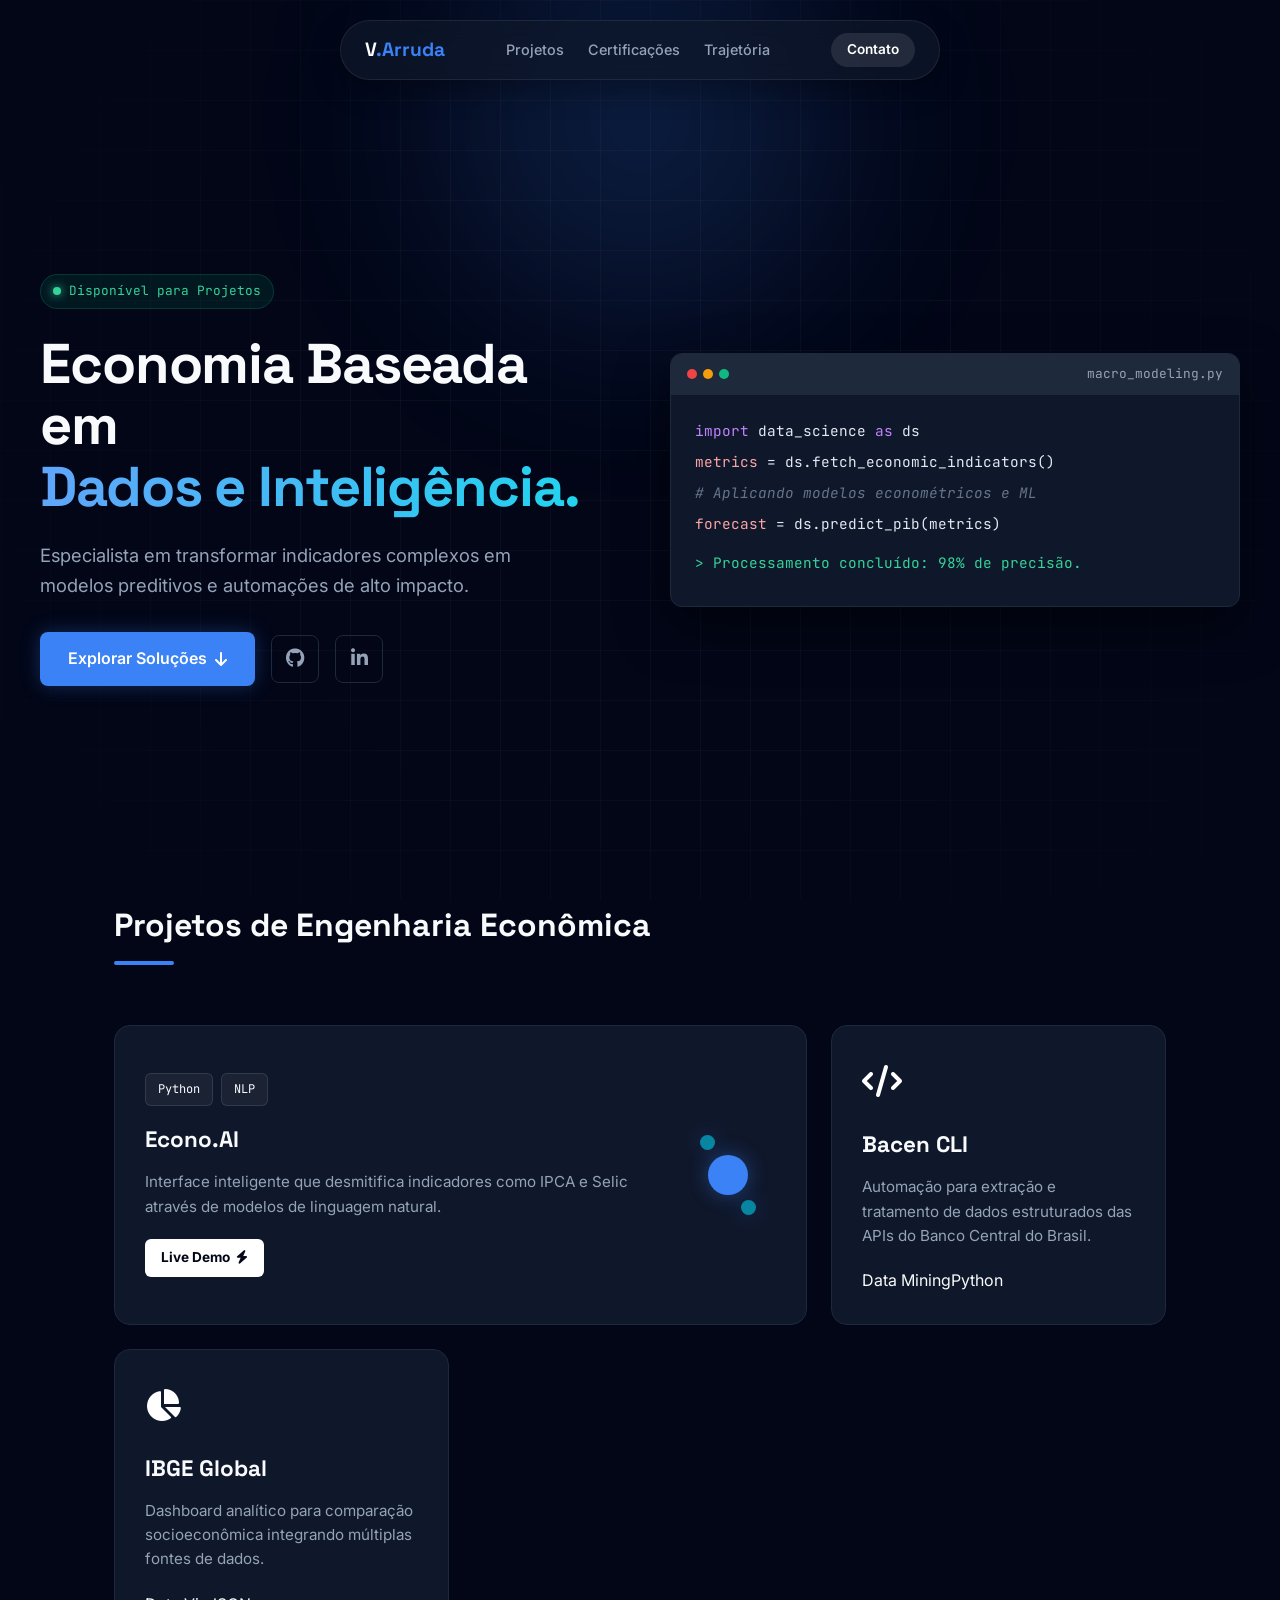
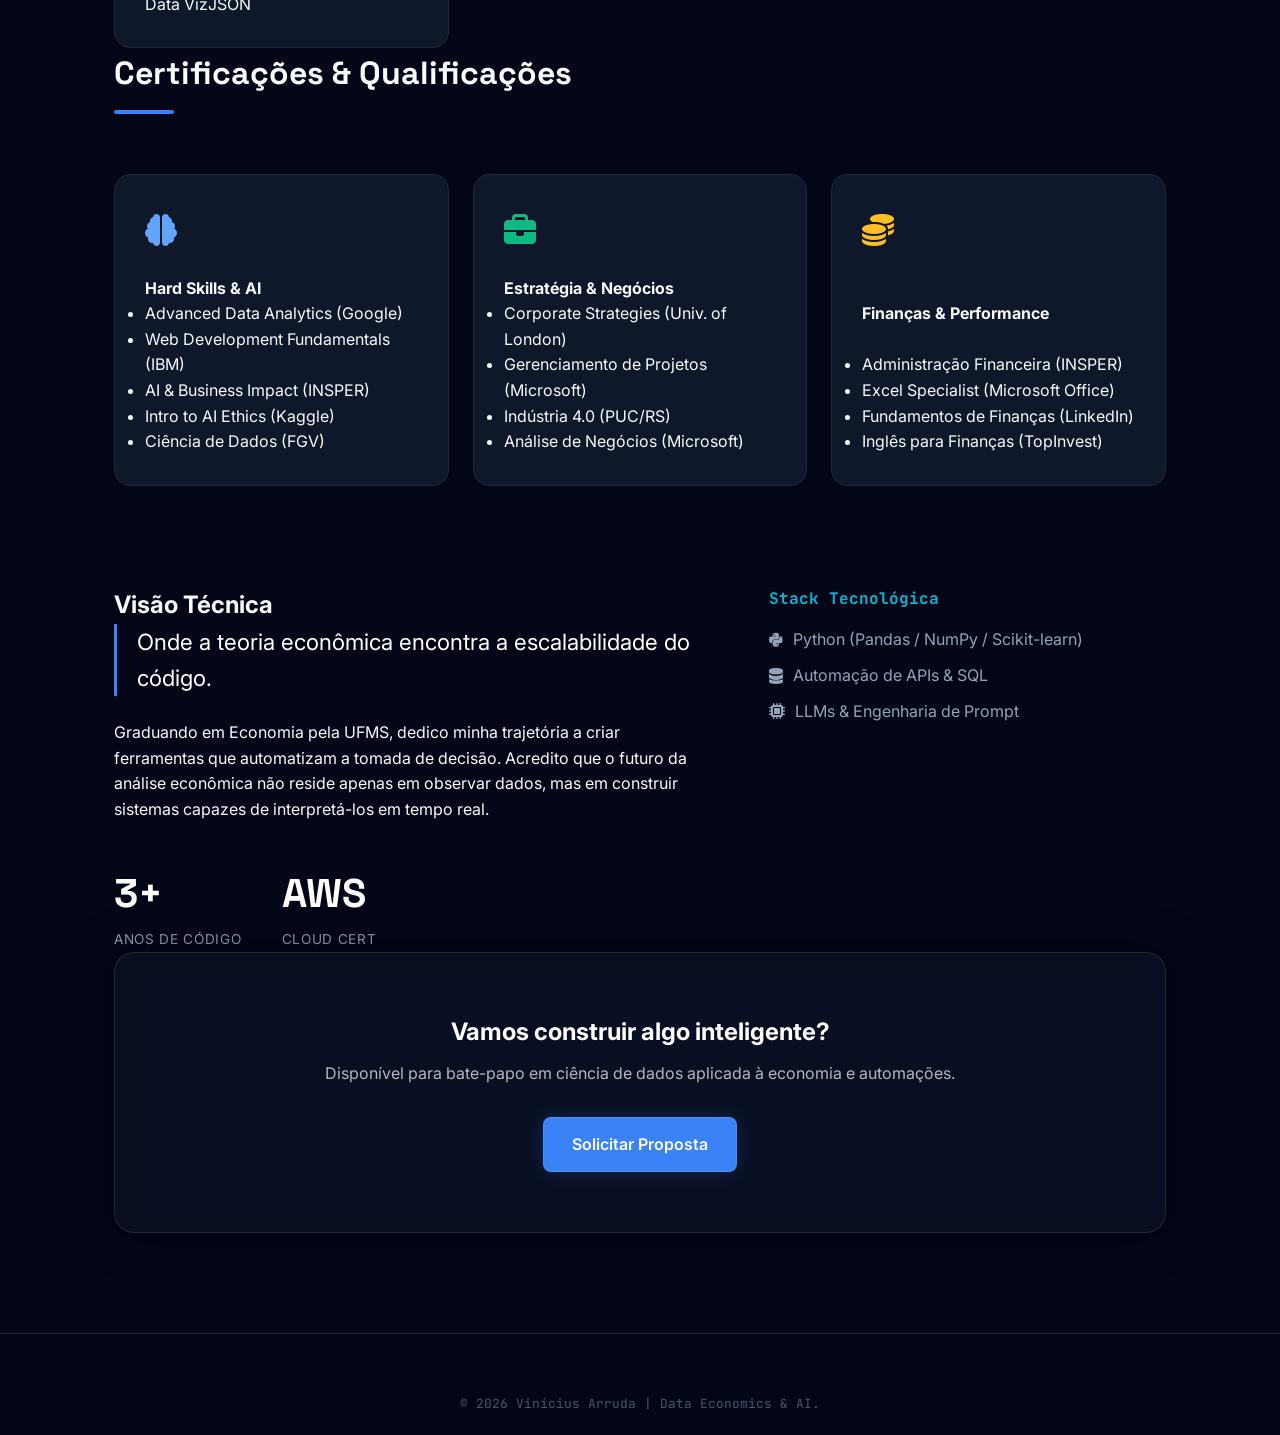
==== commit b7fb61ef: "Revise index.html with new content and structure Updated the portfolio website content, including ti" ====
--- a/index.html
+++ b/index.html
@@ -4,11 +4,9 @@
     <meta charset="UTF-8">
     <meta name="viewport" content="width=device-width, initial-scale=1.0">
     
-    <title>Vinícius Arruda | Soluções em Economia & Ciência de Dados (UFMS)</title>
+    <title>Vinícius Arruda | Undergraduate Economist & AI Solutions</title>
     
-    <meta name="description" content="Portfólio de Vinícius Lins de Souza Arruda. Acadêmico de Economia na UFMS, especialista em Ciência de Dados, Python e Inteligência Artificial aplicada a soluções econômicas.">
-    <meta name="keywords" content="Vinícius Arruda, Soluções em Economia, Cientista de Dados, Python, UFMS, Inteligência Artificial, Econo.AI">
-    <meta name="author" content="Vinícius Lins de Souza Arruda">
+    <meta name="description" content="Portfólio técnico de Vinícius Arruda. Profissional de Ciência de Dados e Teoria Econômica para soluções inteligentes.">
     
     <script type="application/ld+json">
     {
@@ -16,18 +14,11 @@
       "@type": "Person",
       "name": "Vinícius Lins de Souza Arruda",
       "alternateName": "Vinícius Arruda",
-      "url": "https://viniciusarruda.com.br",
-      "image": "Foto.jpeg",
       "jobTitle": "Data Economist",
       "alumniOf": {
         "@type": "CollegeOrUniversity",
         "name": "Universidade Federal de Mato Grosso do Sul (UFMS)"
-      },
-      "sameAs": [
-        "https://www.linkedin.com/in/viniciuslinsdsa",
-        "https://github.com/viniciuslinsdsa",
-        "https://www.youtube.com/@ainteligenciacriativa"
-      ]
+      }
     }
     </script>
 
@@ -46,21 +37,21 @@
         <a href="#home" class="logo">V<span>.Arruda</span></a>
         <div class="nav-links">
             <a href="#projetos">Projetos</a>
-            <a href="#stack">Stack</a>
-            <a href="#sobre">Bio</a>
+            <a href="#certificados">Certificações</a>
+            <a href="#sobre">Trajetória</a>
         </div>
-        <a href="#contato" class="btn-hire">Contato</a>
+        <a href="mailto:vinicius.lins@ufms.br" class="btn-hire">Contato</a>
     </nav>
 
     <header id="home">
         <div class="hero-container">
             <div class="hero-text">
-                <div class="status-badge"><span class="dot"></span> Open to Work</div>
-                <h1>Soluções em Economia <br><span class="gradient-text">com Inteligência Artificial.</span></h1>
-                <p>Sou <strong>Vinícius Arruda</strong>. Desenvolvo modelos preditivos e automações que utilizam ciência de dados para resolver problemas econômicos complexos.</p>
+                <div class="status-badge"><span class="dot"></span> Disponível para Projetos</div>
+                <h1>Economia Baseada em <br><span class="gradient-text">Dados e Inteligência.</span></h1>
+                <p>Especialista em transformar indicadores complexos em modelos preditivos e automações de alto impacto.</p>
                 
                 <div class="hero-actions">
-                    <a href="#projetos" class="btn-primary">Ver Projetos <i class="fa-solid fa-arrow-down"></i></a>
+                    <a href="#projetos" class="btn-primary">Explorar Soluções <i class="fa-solid fa-arrow-down"></i></a>
                     <a href="https://github.com/viniciuslinsdsa" target="_blank" class="btn-icon"><i class="fa-brands fa-github"></i></a>
                     <a href="https://linkedin.com/in/viniciuslinsdsa" target="_blank" class="btn-icon"><i class="fa-brands fa-linkedin-in"></i></a>
                 </div>
@@ -70,14 +61,14 @@
                 <div class="terminal-window">
                     <div class="terminal-header">
                         <div class="dots"><span class="d red"></span><span class="d yellow"></span><span class="d green"></span></div>
-                        <span class="title">economic_solutions.py</span>
+                        <span class="title">macro_modeling.py</span>
                     </div>
                     <div class="terminal-body">
-                        <div class="code-line"><span class="k">import</span> financial_engine <span class="k">as</span> fe</div>
-                        <div class="code-line"><span class="v">model</span> = fe.load_predictive_model()</div>
-                        <div class="code-line comment"># Analisando indicadores macro...</div>
-                        <div class="code-line"><span class="v">insight</span> = model.analyze_market(data)</div>
-                        <div class="code-line success">> Otimização concluída com sucesso.</div>
+                        <div class="code-line"><span class="k">import</span> data_science <span class="k">as</span> ds</div>
+                        <div class="code-line"><span class="v">metrics</span> = ds.fetch_economic_indicators()</div>
+                        <div class="code-line comment"># Aplicando modelos econométricos e ML</div>
+                        <div class="code-line"><span class="v">forecast</span> = ds.predict_pib(metrics)</div>
+                        <div class="code-line success">> Processamento concluído: 98% de precisão.</div>
                     </div>
                 </div>
             </div>
@@ -88,23 +79,21 @@
         
         <section id="projetos">
             <div class="section-header">
-                <h2>Projetos Selecionados</h2>
+                <h2>Projetos de Engenharia Econômica</h2>
                 <div class="line"></div>
             </div>
 
             <div class="bento-grid">
-                
                 <div class="bento-card featured">
                     <div class="card-content">
                         <div class="tech-row">
-                            <span class="tech-tag">Artificial Intelligence</span>
-                            <span class="tech-tag">Economic Analysis</span>
+                            <span class="tech-tag">Python</span>
+                            <span class="tech-tag">NLP</span>
                         </div>
                         <h3>Econo.AI</h3>
-                        <p>Interface inteligente que descomplica metodologias econômicas complexas (como IPCA e Selic) através de processamento de linguagem natural.</p>
+                        <p>Interface inteligente que desmitifica indicadores como IPCA e Selic através de modelos de linguagem natural.</p>
                         <div class="links-row">
                             <a href="https://viniciuslinsdsa.github.io/econo.ai/" target="_blank" class="btn-live">Live Demo <i class="fa-solid fa-bolt"></i></a>
-                            <a href="https://github.com/viniciuslinsdsa/econo.ai" target="_blank" class="link-arrow">Código ↗</a>
                         </div>
                     </div>
                     <div class="card-visual ai-visual">
@@ -115,79 +104,82 @@
                 </div>
 
                 <div class="bento-card">
-                    <div class="card-top-icon"><i class="fa-solid fa-users" style="color: #2563eb;"></i></div>
-                    <h3>XV ENEOESTE</h3>
-                    <p>Desenvolvimento do sistema oficial de gestão e inscrições para o Encontro de Economistas do Centro-Oeste (CORECON-MS).</p>
-                    <div class="tech-mini"><span>Web Development</span><span>Institutional</span></div>
-                    <div class="card-footer-links">
-                        <a href="https://www.coreconms.org.br/inscricoeseneoeste/" target="_blank" class="mini-link">Link</a>
-                        <a href="https://github.com/viniciuslinsdsa/XVENEOESTE" target="_blank" class="mini-link">Repo</a>
-                    </div>
-                </div>
-
-                <div class="bento-card">
-                    <div class="card-top-icon"><i class="fa-brands fa-youtube" style="color: #ff0000;"></i></div>
-                    <h3>Inteligência Criativa</h3>
-                    <p>Canal focado em democratizar o uso de IA e automação para otimização de fluxos de trabalho e análise de dados.</p>
-                    <div class="tech-mini"><span>AI Content</span><span>Automation</span></div>
-                    <div class="card-footer-links">
-                        <a href="https://www.youtube.com/@ainteligenciacriativa" target="_blank" class="mini-link">Assistir</a>
-                    </div>
-                </div>
-
-                <div class="bento-card">
-                    <div class="card-top-icon"><i class="fa-solid fa-piggy-bank" style="color: #10b981;"></i></div>
-                    <h3>Econovida</h3>
-                    <p>Solução para planejamento financeiro e análise de impacto econômico no dia a dia do usuário.</p>
-                    <div class="tech-mini"><span>Fintech</span><span>Analysis</span></div>
-                    <div class="card-footer-links">
-                        <a href="https://viniciuslinsdsa.github.io/econovida/" target="_blank" class="mini-link">Demo</a>
-                    </div>
-                </div>
-
-                <div class="bento-card">
                     <div class="card-top-icon"><i class="fa-solid fa-code"></i></div>
-                    <h3>PIB + Bacen CLI</h3>
-                    <p>Ferramenta de automação em Python para consumo de dados estruturados diretamente das APIs do Banco Central.</p>
-                    <div class="tech-mini"><span>Python</span><span>Data Mining</span></div>
-                    <a href="https://github.com/viniciuslinsdsa/PIB_APIBCB" target="_blank" class="card-link-cover"></a>
+                    <h3>Bacen CLI</h3>
+                    <p>Automação para extração e tratamento de dados estruturados das APIs do Banco Central do Brasil.</p>
+                    <div class="tech-mini"><span>Data Mining</span><span>Python</span></div>
                 </div>
 
                 <div class="bento-card">
                     <div class="card-top-icon"><i class="fa-solid fa-chart-pie"></i></div>
                     <h3>IBGE Global</h3>
-                    <p>Dashboard de análise comparativa socioeconômica integrando diversas fontes de dados via JSON.</p>
-                    <div class="tech-mini"><span>Data Viz</span><span>API</span></div>
-                    <a href="https://github.com/viniciuslinsdsa/IBGE_API" target="_blank" class="card-link-cover"></a>
-                </div>
-
+                    <p>Dashboard analítico para comparação socioeconômica integrando múltiplas fontes de dados.</p>
+                    <div class="tech-mini"><span>Data Viz</span><span>JSON</span></div>
+                </div>
+            </div>
+        </section>
+
+        <section id="certificados">
+            <div class="section-header">
+                <h2>Certificações & Qualificações</h2>
+                <div class="line"></div>
+            </div>
+
+            <div class="bento-grid">
+                <div class="bento-card">
+                    <div class="card-top-icon"><i class="fa-solid fa-brain" style="color: #60a5fa;"></i></div>
+                    <h4>Hard Skills & AI</h4>
+                    <ul class="cert-list">
+                        <li>Advanced Data Analytics (Google)</li>
+                        <li>Web Development Fundamentals (IBM)</li>
+                        <li>AI & Business Impact (INSPER)</li>
+                        <li>Intro to AI Ethics (Kaggle)</li>
+                        <li>Ciência de Dados (FGV)</li>
+                    </ul>
+                </div>
+
+                <div class="bento-card">
+                    <div class="card-top-icon"><i class="fa-solid fa-briefcase" style="color: #10b981;"></i></div>
+                    <h4>Estratégia & Negócios</h4>
+                    <ul class="cert-list">
+                        <li>Corporate Strategies (Univ. of London)</li>
+                        <li>Gerenciamento de Projetos (Microsoft)</li>
+                        <li>Indústria 4.0 (PUC/RS)</li>
+                        <li>Análise de Negócios (Microsoft)</li>
+                    </ul>
+                </div>
+
+                <div class="bento-card">
+                    <div class="card-top-icon"><i class="fa-solid fa-coins" style="color: #fbbf24;"></i></div>
+                    <h4>Finanças & Performance</h4>
+                    <ul class="cert-list">
+                        <li>Administração Financeira (INSPER)</li>
+                        <li>Excel Specialist (Microsoft Office)</li>
+                        <li>Fundamentos de Finanças (LinkedIn)</li>
+                        <li>Inglês para Finanças (TopInvest)</li>
+                    </ul>
+                </div>
             </div>
         </section>
 
         <section id="sobre" class="split-section">
             <div class="bio-text">
-                <h2>Trajetória & Stack</h2>
-                <p class="highlight">Foco em gerar valor através de soluções em economia orientadas por dados.</p>
-                <p>Sou <strong>Vinícius Lins de Souza Arruda</strong>, graduando em Economia na UFMS. Unindo teoria econômica e programação, desenvolvo ferramentas que automatizam análises e facilitam a tomada de decisão.</p>
+                <h2>Visão Técnica</h2>
+                <p class="highlight">Onde a teoria econômica encontra a escalabilidade do código.</p>
+                <p>Graduando em Economia pela UFMS, dedico minha trajetória a criar ferramentas que automatizam a tomada de decisão. Acredito que o futuro da análise econômica não reside apenas em observar dados, mas em construir sistemas capazes de interpretá-los em tempo real.</p>
                 <div class="stats-row">
                     <div class="stat"><span class="num">3+</span><span class="label">Anos de Código</span></div>
-                    <div class="stat"><span class="num">10+</span><span class="label">Soluções Criadas</span></div>
+                    <div class="stat"><span class="num">AWS</span><span class="label">Cloud Cert</span></div>
                 </div>
             </div>
             
             <div class="skills-grid">
                 <div class="skill-category">
-                    <h4>Core Tech</h4>
+                    <h4>Stack Tecnológica</h4>
                     <ul>
-                        <li><i class="fa-brands fa-python"></i> Python (Pandas/NumPy)</li>
-                        <li><i class="fa-solid fa-brain"></i> Machine Learning / LLMs</li>
-                    </ul>
-                </div>
-                <div class="skill-category">
-                    <h4>Economics</h4>
-                    <ul>
-                        <li><i class="fa-solid fa-chart-line"></i> Macroeconomia Quantitativa</li>
-                        <li><i class="fa-solid fa-gears"></i> Automação de Processos</li>
+                        <li><i class="fa-brands fa-python"></i> Python (Pandas / NumPy / Scikit-learn)</li>
+                        <li><i class="fa-solid fa-database"></i> Automação de APIs & SQL</li>
+                        <li><i class="fa-solid fa-microchip"></i> LLMs & Engenharia de Prompt</li>
                     </ul>
                 </div>
             </div>
@@ -196,10 +188,9 @@
         <section id="contato">
             <div class="cta-card">
                 <div class="cta-content">
-                    <h2>Pronto para novos desafios?</h2>
-                    <p>Especialista no desenvolvimento de soluções em economia, IA e análise de dados.</p>
-                    <a href="https://wa.me/5567992827037" class="btn-primary white">WhatsApp</a>
-                    <a href="mailto:vinicius.lins@ufms.br" class="email-link">vinicius.lins@ufms.br</a>
+                    <h2>Vamos construir algo inteligente?</h2>
+                    <p>Disponível para bate-papo em ciência de dados aplicada à economia e automações.</p>
+                    <a href="https://wa.me/5567992827037" class="btn-primary white">Solicitar Proposta</a>
                 </div>
             </div>
         </section>
@@ -207,17 +198,7 @@
     </main>
 
     <footer>
-        <div class="footer-grid">
-            <div class="footer-col">
-                <h5>Vinícius Arruda</h5>
-                <p>Soluções em Economia & Dados</p>
-            </div>
-            <div class="footer-col">
-                <a href="https://linkedin.com/in/viniciuslinsdsa">LinkedIn</a>
-                <a href="https://github.com/viniciuslinsdsa">GitHub</a>
-            </div>
-        </div>
-        <div class="copy">&copy; 2026 Vinícius Lins de Souza Arruda.</div>
+        <div class="copy">&copy; 2026 Vinícius Arruda | Data Economics & AI.</div>
     </footer>
 </body>
 </html>
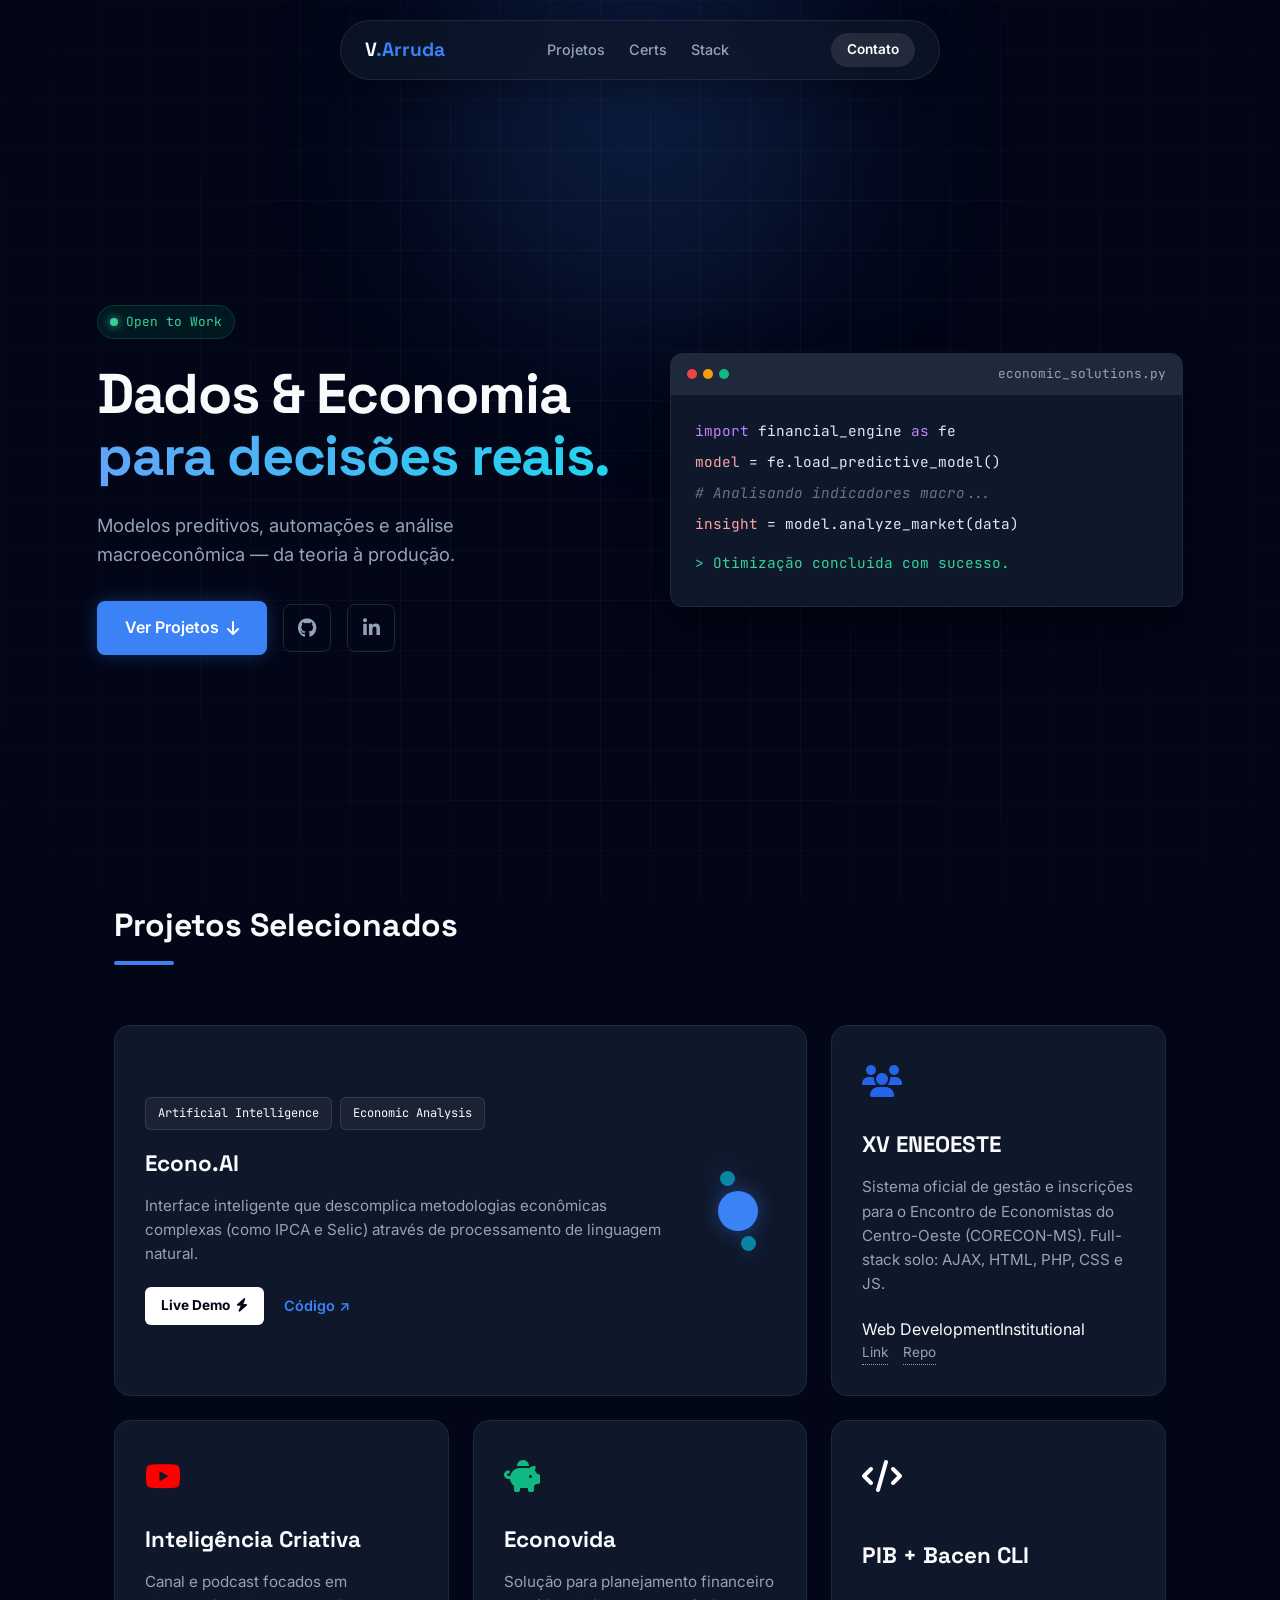
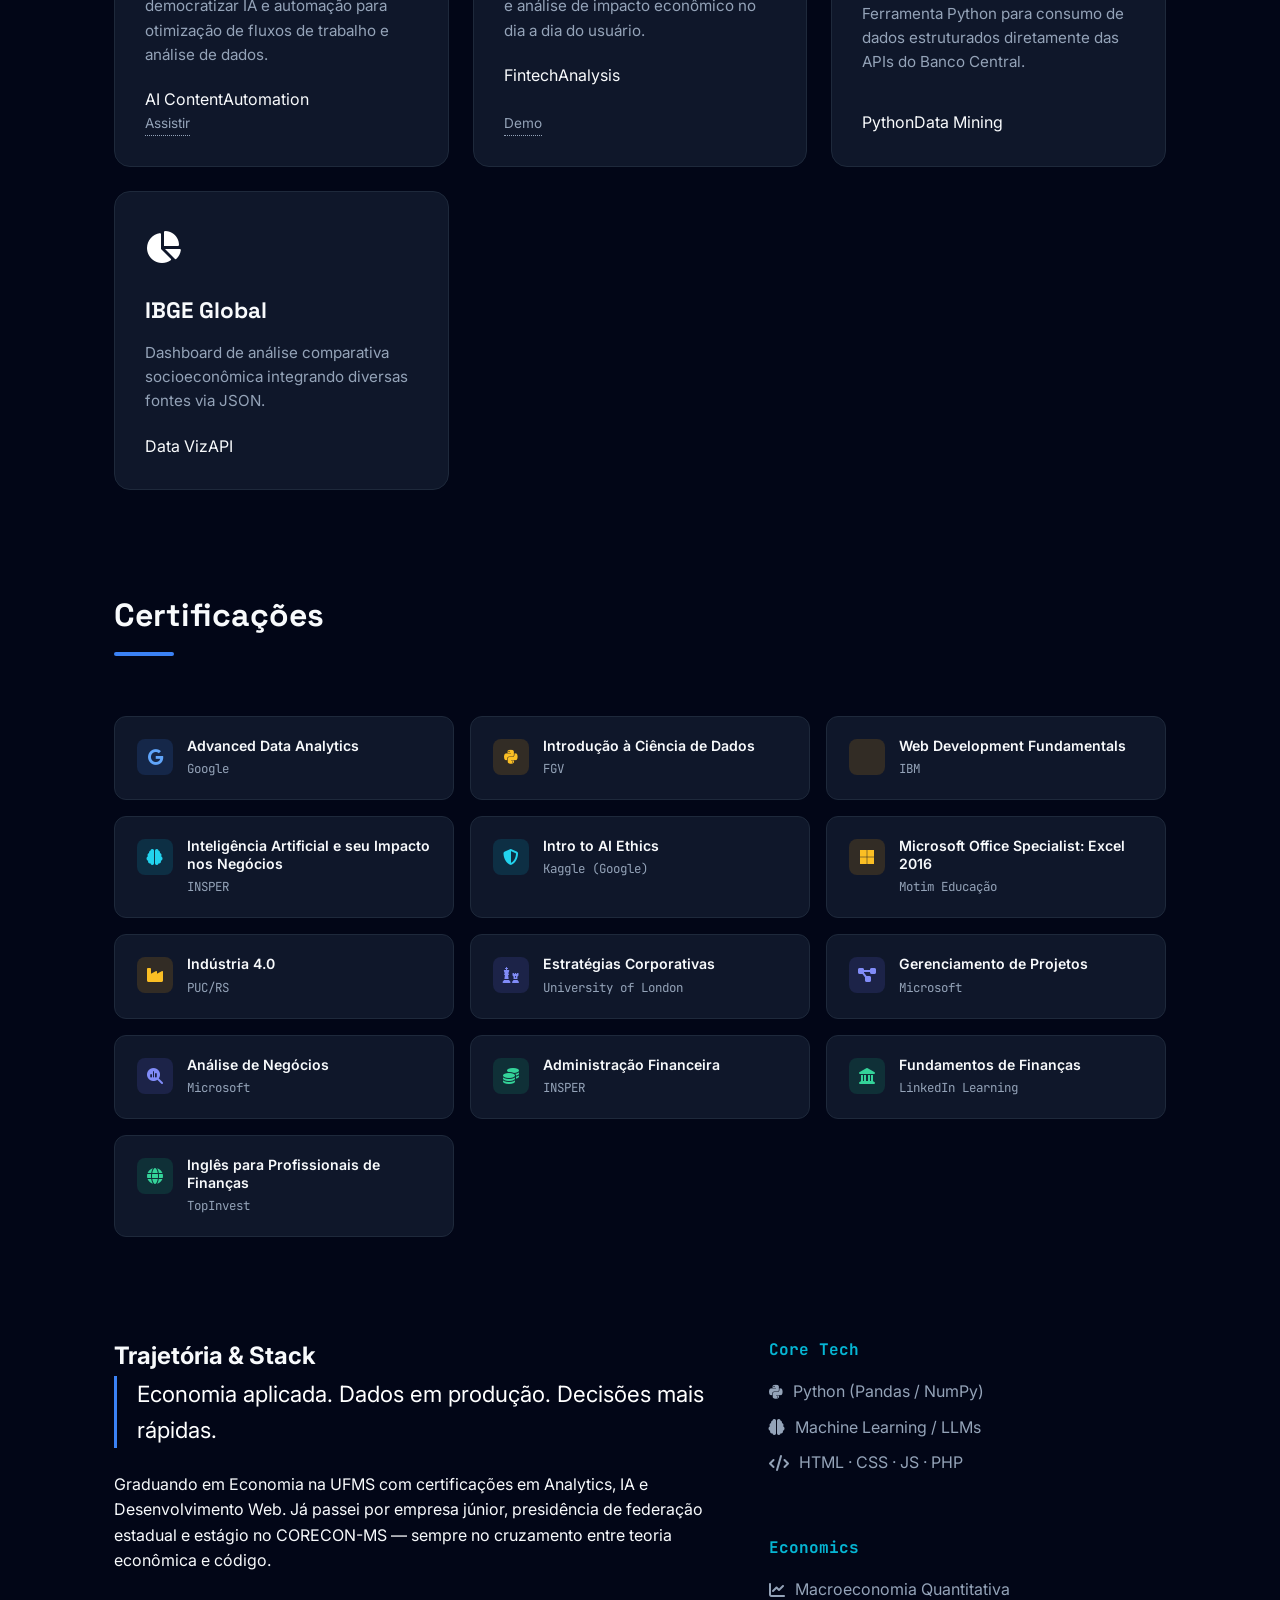
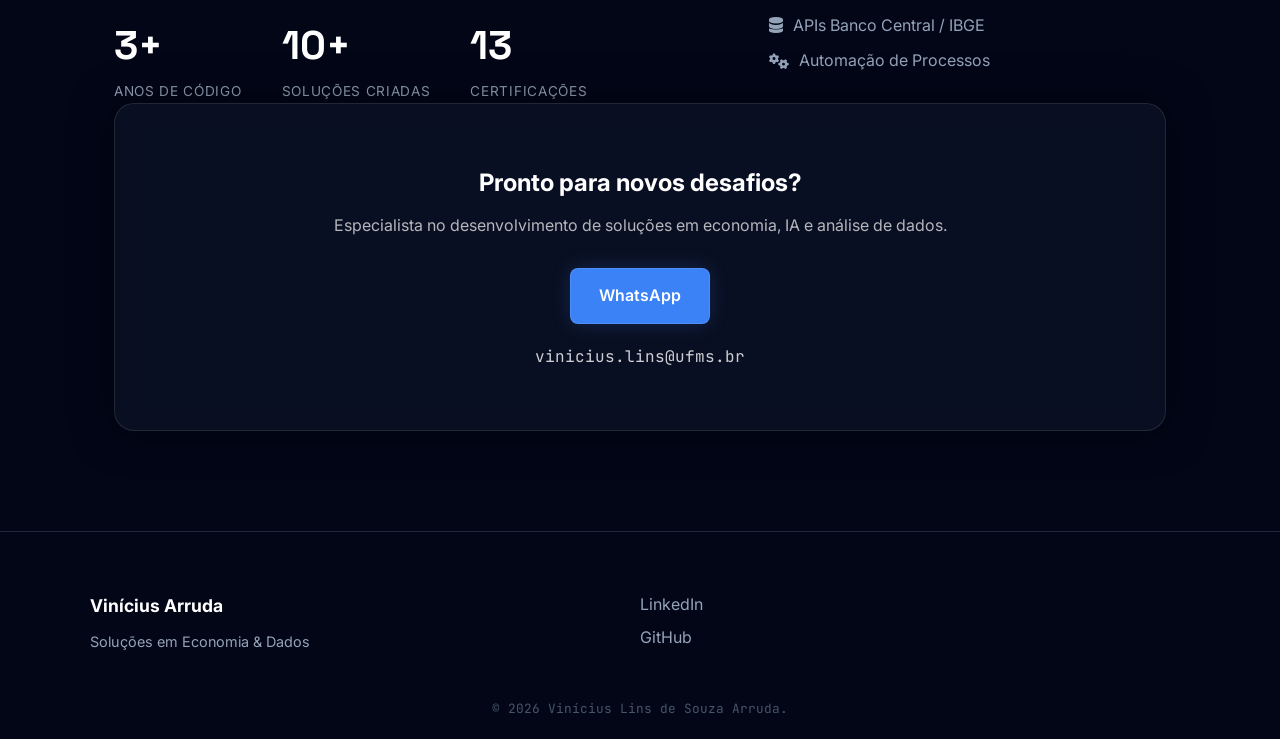
==== commit 499cf4ab: "Revamp portfolio website with new content and SEO Updated the content and structure of the portfolio" ====
--- a/index.html
+++ b/index.html
@@ -4,9 +4,11 @@
     <meta charset="UTF-8">
     <meta name="viewport" content="width=device-width, initial-scale=1.0">
     
-    <title>Vinícius Arruda | Undergraduate Economist & AI Solutions</title>
+    <title>Vinícius Arruda | Data Economist</title>
     
-    <meta name="description" content="Portfólio técnico de Vinícius Arruda. Profissional de Ciência de Dados e Teoria Econômica para soluções inteligentes.">
+    <meta name="description" content="Portfólio de Vinícius Lins de Souza Arruda. Acadêmico de Economia na UFMS, profissional de Ciência de Dados, Python e Inteligência Artificial aplicada a soluções econômicas.">
+    <meta name="keywords" content="Vinícius Arruda, Soluções em Economia, Cientista de Dados, Python, UFMS, Inteligência Artificial, Econo.AI">
+    <meta name="author" content="Vinícius Lins de Souza Arruda">
     
     <script type="application/ld+json">
     {
@@ -14,17 +16,132 @@
       "@type": "Person",
       "name": "Vinícius Lins de Souza Arruda",
       "alternateName": "Vinícius Arruda",
+      "url": "https://viniciuslinsdsa.github.io/",
       "jobTitle": "Data Economist",
       "alumniOf": {
         "@type": "CollegeOrUniversity",
         "name": "Universidade Federal de Mato Grosso do Sul (UFMS)"
-      }
+      },
+      "sameAs": [
+        "https://www.linkedin.com/in/viniciuslinsdsa",
+        "https://github.com/viniciuslinsdsa",
+        "https://www.youtube.com/@ainteligenciacriativa"
+      ]
     }
     </script>
 
     <link href="https://fonts.googleapis.com/css2?family=Inter:wght@300;400;600&family=JetBrains+Mono:wght@400;500&family=Space+Grotesk:wght@500;700&display=swap" rel="stylesheet">
     <link rel="stylesheet" href="https://cdnjs.cloudflare.com/ajax/libs/font-awesome/6.4.0/css/all.min.css">
     <link rel="stylesheet" href="style.css">
+
+    <style>
+        /* =============================================
+           CERTIFICAÇÕES — estilos adicionais
+           ============================================= */
+        #certificacoes {
+            margin-top: 100px;
+        }
+
+        .cert-grid {
+            display: grid;
+            grid-template-columns: repeat(3, 1fr);
+            gap: 16px;
+        }
+
+        .cert-card {
+            background: var(--bg-card);
+            border: 1px solid var(--border);
+            border-radius: 12px;
+            padding: 20px 22px;
+            display: flex;
+            align-items: flex-start;
+            gap: 14px;
+            transition: border-color 0.3s, transform 0.3s;
+        }
+
+        .cert-card:hover {
+            border-color: rgba(59, 130, 246, 0.4);
+            transform: translateY(-3px);
+        }
+
+        .cert-icon {
+            width: 36px;
+            height: 36px;
+            border-radius: 8px;
+            display: flex;
+            align-items: center;
+            justify-content: center;
+            font-size: 1rem;
+            flex-shrink: 0;
+            margin-top: 2px;
+        }
+
+        .cert-icon.strategy  { background: rgba(99,  102, 241, 0.15); color: #818cf8; }
+        .cert-icon.data      { background: rgba(59,  130, 246, 0.15); color: #60a5fa; }
+        .cert-icon.ai        { background: rgba(6,   182, 212, 0.15); color: #22d3ee; }
+        .cert-icon.finance   { background: rgba(16,  185, 129, 0.15); color: #34d399; }
+        .cert-icon.tech      { background: rgba(245, 158,  11, 0.15); color: #fbbf24; }
+
+        .cert-info { min-width: 0; }
+
+        .cert-name {
+            font-size: 0.88rem;
+            font-weight: 600;
+            color: var(--text-main);
+            line-height: 1.3;
+            margin-bottom: 4px;
+        }
+
+        .cert-issuer {
+            font-size: 0.78rem;
+            color: var(--text-muted);
+            font-family: var(--font-code);
+        }
+
+        .cert-categories {
+            display: flex;
+            gap: 12px;
+            margin-bottom: 32px;
+            flex-wrap: wrap;
+        }
+
+        .cert-filter-btn {
+            background: transparent;
+            border: 1px solid var(--border);
+            color: var(--text-muted);
+            padding: 6px 16px;
+            border-radius: 100px;
+            font-size: 0.8rem;
+            cursor: pointer;
+            font-family: var(--font-body);
+            transition: 0.2s;
+        }
+
+        .cert-filter-btn:hover,
+        .cert-filter-btn.active {
+            border-color: var(--primary);
+            color: white;
+            background: rgba(59, 130, 246, 0.1);
+        }
+
+        /* Ajuste hero — remover nome genérico do subtitle */
+        .hero-text .hero-role {
+            font-family: var(--font-code);
+            font-size: 0.9rem;
+            color: var(--accent);
+            margin-bottom: 16px;
+            letter-spacing: 0.08em;
+            text-transform: uppercase;
+        }
+
+        @media (max-width: 768px) {
+            .cert-grid { grid-template-columns: 1fr; }
+        }
+
+        @media (min-width: 769px) and (max-width: 1024px) {
+            .cert-grid { grid-template-columns: repeat(2, 1fr); }
+        }
+    </style>
 </head>
 <body>
 
@@ -37,21 +154,27 @@
         <a href="#home" class="logo">V<span>.Arruda</span></a>
         <div class="nav-links">
             <a href="#projetos">Projetos</a>
-            <a href="#certificados">Certificações</a>
-            <a href="#sobre">Trajetória</a>
+            <a href="#certificacoes">Certs</a>
+            <a href="#sobre">Stack</a>
         </div>
-        <a href="mailto:vinicius.lins@ufms.br" class="btn-hire">Contato</a>
+        <a href="#contato" class="btn-hire">Contato</a>
     </nav>
 
+    <!-- =========================================
+         HERO — headline mais direta e impactante
+         ========================================= -->
     <header id="home">
         <div class="hero-container">
             <div class="hero-text">
-                <div class="status-badge"><span class="dot"></span> Disponível para Projetos</div>
-                <h1>Economia Baseada em <br><span class="gradient-text">Dados e Inteligência.</span></h1>
-                <p>Especialista em transformar indicadores complexos em modelos preditivos e automações de alto impacto.</p>
+                <div class="status-badge"><span class="dot"></span> Open to Work</div>
+
+                <!-- Removido "Vinícius Arruda" como título — a identidade fica no logo e no contexto -->
+                <h1>Dados &amp; Economia<br><span class="gradient-text">para decisões reais.</span></h1>
+
+                <p>Modelos preditivos, automações e análise macroeconômica — da teoria à produção.</p>
                 
                 <div class="hero-actions">
-                    <a href="#projetos" class="btn-primary">Explorar Soluções <i class="fa-solid fa-arrow-down"></i></a>
+                    <a href="#projetos" class="btn-primary">Ver Projetos <i class="fa-solid fa-arrow-down"></i></a>
                     <a href="https://github.com/viniciuslinsdsa" target="_blank" class="btn-icon"><i class="fa-brands fa-github"></i></a>
                     <a href="https://linkedin.com/in/viniciuslinsdsa" target="_blank" class="btn-icon"><i class="fa-brands fa-linkedin-in"></i></a>
                 </div>
@@ -61,14 +184,14 @@
                 <div class="terminal-window">
                     <div class="terminal-header">
                         <div class="dots"><span class="d red"></span><span class="d yellow"></span><span class="d green"></span></div>
-                        <span class="title">macro_modeling.py</span>
+                        <span class="title">economic_solutions.py</span>
                     </div>
                     <div class="terminal-body">
-                        <div class="code-line"><span class="k">import</span> data_science <span class="k">as</span> ds</div>
-                        <div class="code-line"><span class="v">metrics</span> = ds.fetch_economic_indicators()</div>
-                        <div class="code-line comment"># Aplicando modelos econométricos e ML</div>
-                        <div class="code-line"><span class="v">forecast</span> = ds.predict_pib(metrics)</div>
-                        <div class="code-line success">> Processamento concluído: 98% de precisão.</div>
+                        <div class="code-line"><span class="k">import</span> financial_engine <span class="k">as</span> fe</div>
+                        <div class="code-line"><span class="v">model</span> = fe.load_predictive_model()</div>
+                        <div class="code-line comment"># Analisando indicadores macro...</div>
+                        <div class="code-line"><span class="v">insight</span> = model.analyze_market(data)</div>
+                        <div class="code-line success">> Otimização concluída com sucesso.</div>
                     </div>
                 </div>
             </div>
@@ -77,23 +200,26 @@
 
     <main class="container">
         
+        <!-- PROJETOS -->
         <section id="projetos">
             <div class="section-header">
-                <h2>Projetos de Engenharia Econômica</h2>
+                <h2>Projetos Selecionados</h2>
                 <div class="line"></div>
             </div>
 
             <div class="bento-grid">
+                
                 <div class="bento-card featured">
                     <div class="card-content">
                         <div class="tech-row">
-                            <span class="tech-tag">Python</span>
-                            <span class="tech-tag">NLP</span>
+                            <span class="tech-tag">Artificial Intelligence</span>
+                            <span class="tech-tag">Economic Analysis</span>
                         </div>
                         <h3>Econo.AI</h3>
-                        <p>Interface inteligente que desmitifica indicadores como IPCA e Selic através de modelos de linguagem natural.</p>
+                        <p>Interface inteligente que descomplica metodologias econômicas complexas (como IPCA e Selic) através de processamento de linguagem natural.</p>
                         <div class="links-row">
                             <a href="https://viniciuslinsdsa.github.io/econo.ai/" target="_blank" class="btn-live">Live Demo <i class="fa-solid fa-bolt"></i></a>
+                            <a href="https://github.com/viniciuslinsdsa/econo.ai" target="_blank" class="link-arrow">Código ↗</a>
                         </div>
                     </div>
                     <div class="card-visual ai-visual">
@@ -104,93 +230,220 @@
                 </div>
 
                 <div class="bento-card">
+                    <div class="card-top-icon"><i class="fa-solid fa-users" style="color: #2563eb;"></i></div>
+                    <h3>XV ENEOESTE</h3>
+                    <p>Sistema oficial de gestão e inscrições para o Encontro de Economistas do Centro-Oeste (CORECON-MS). Full-stack solo: AJAX, HTML, PHP, CSS e JS.</p>
+                    <div class="tech-mini"><span>Web Development</span><span>Institutional</span></div>
+                    <div class="card-footer-links">
+                        <a href="https://www.coreconms.org.br/inscricoeseneoeste/" target="_blank" class="mini-link">Link</a>
+                        <a href="https://github.com/viniciuslinsdsa/XVENEOESTE" target="_blank" class="mini-link">Repo</a>
+                    </div>
+                </div>
+
+                <div class="bento-card">
+                    <div class="card-top-icon"><i class="fa-brands fa-youtube" style="color: #ff0000;"></i></div>
+                    <h3>Inteligência Criativa</h3>
+                    <p>Canal e podcast focados em democratizar IA e automação para otimização de fluxos de trabalho e análise de dados.</p>
+                    <div class="tech-mini"><span>AI Content</span><span>Automation</span></div>
+                    <div class="card-footer-links">
+                        <a href="https://www.youtube.com/@ainteligenciacriativa" target="_blank" class="mini-link">Assistir</a>
+                    </div>
+                </div>
+
+                <div class="bento-card">
+                    <div class="card-top-icon"><i class="fa-solid fa-piggy-bank" style="color: #10b981;"></i></div>
+                    <h3>Econovida</h3>
+                    <p>Solução para planejamento financeiro e análise de impacto econômico no dia a dia do usuário.</p>
+                    <div class="tech-mini"><span>Fintech</span><span>Analysis</span></div>
+                    <div class="card-footer-links">
+                        <a href="https://viniciuslinsdsa.github.io/econovida/" target="_blank" class="mini-link">Demo</a>
+                    </div>
+                </div>
+
+                <div class="bento-card">
                     <div class="card-top-icon"><i class="fa-solid fa-code"></i></div>
-                    <h3>Bacen CLI</h3>
-                    <p>Automação para extração e tratamento de dados estruturados das APIs do Banco Central do Brasil.</p>
-                    <div class="tech-mini"><span>Data Mining</span><span>Python</span></div>
+                    <h3>PIB + Bacen CLI</h3>
+                    <p>Ferramenta Python para consumo de dados estruturados diretamente das APIs do Banco Central.</p>
+                    <div class="tech-mini"><span>Python</span><span>Data Mining</span></div>
+                    <a href="https://github.com/viniciuslinsdsa/PIB_APIBCB" target="_blank" class="card-link-cover"></a>
                 </div>
 
                 <div class="bento-card">
                     <div class="card-top-icon"><i class="fa-solid fa-chart-pie"></i></div>
                     <h3>IBGE Global</h3>
-                    <p>Dashboard analítico para comparação socioeconômica integrando múltiplas fontes de dados.</p>
-                    <div class="tech-mini"><span>Data Viz</span><span>JSON</span></div>
-                </div>
+                    <p>Dashboard de análise comparativa socioeconômica integrando diversas fontes via JSON.</p>
+                    <div class="tech-mini"><span>Data Viz</span><span>API</span></div>
+                    <a href="https://github.com/viniciuslinsdsa/IBGE_API" target="_blank" class="card-link-cover"></a>
+                </div>
+
             </div>
         </section>
 
-        <section id="certificados">
+        <!-- =============================================
+             CERTIFICAÇÕES — seção nova
+             ============================================= -->
+        <section id="certificacoes">
             <div class="section-header">
-                <h2>Certificações & Qualificações</h2>
+                <h2>Certificações</h2>
                 <div class="line"></div>
             </div>
 
-            <div class="bento-grid">
-                <div class="bento-card">
-                    <div class="card-top-icon"><i class="fa-solid fa-brain" style="color: #60a5fa;"></i></div>
-                    <h4>Hard Skills & AI</h4>
-                    <ul class="cert-list">
-                        <li>Advanced Data Analytics (Google)</li>
-                        <li>Web Development Fundamentals (IBM)</li>
-                        <li>AI & Business Impact (INSPER)</li>
-                        <li>Intro to AI Ethics (Kaggle)</li>
-                        <li>Ciência de Dados (FGV)</li>
-                    </ul>
-                </div>
-
-                <div class="bento-card">
-                    <div class="card-top-icon"><i class="fa-solid fa-briefcase" style="color: #10b981;"></i></div>
-                    <h4>Estratégia & Negócios</h4>
-                    <ul class="cert-list">
-                        <li>Corporate Strategies (Univ. of London)</li>
-                        <li>Gerenciamento de Projetos (Microsoft)</li>
-                        <li>Indústria 4.0 (PUC/RS)</li>
-                        <li>Análise de Negócios (Microsoft)</li>
-                    </ul>
-                </div>
-
-                <div class="bento-card">
-                    <div class="card-top-icon"><i class="fa-solid fa-coins" style="color: #fbbf24;"></i></div>
-                    <h4>Finanças & Performance</h4>
-                    <ul class="cert-list">
-                        <li>Administração Financeira (INSPER)</li>
-                        <li>Excel Specialist (Microsoft Office)</li>
-                        <li>Fundamentos de Finanças (LinkedIn)</li>
-                        <li>Inglês para Finanças (TopInvest)</li>
-                    </ul>
-                </div>
+            <div class="cert-grid">
+
+                <!-- Hard Skills / Data & Tech -->
+                <div class="cert-card">
+                    <div class="cert-icon data"><i class="fa-brands fa-google"></i></div>
+                    <div class="cert-info">
+                        <div class="cert-name">Advanced Data Analytics</div>
+                        <div class="cert-issuer">Google</div>
+                    </div>
+                </div>
+
+                <div class="cert-card">
+                    <div class="cert-icon tech"><i class="fa-brands fa-python"></i></div>
+                    <div class="cert-info">
+                        <div class="cert-name">Introdução à Ciência de Dados</div>
+                        <div class="cert-issuer">FGV</div>
+                    </div>
+                </div>
+
+                <div class="cert-card">
+                    <div class="cert-icon tech"><i class="fa-brands fa-ibm"></i></div>
+                    <div class="cert-info">
+                        <div class="cert-name">Web Development Fundamentals</div>
+                        <div class="cert-issuer">IBM</div>
+                    </div>
+                </div>
+
+                <div class="cert-card">
+                    <div class="cert-icon ai"><i class="fa-solid fa-brain"></i></div>
+                    <div class="cert-info">
+                        <div class="cert-name">Inteligência Artificial e seu Impacto nos Negócios</div>
+                        <div class="cert-issuer">INSPER</div>
+                    </div>
+                </div>
+
+                <div class="cert-card">
+                    <div class="cert-icon ai"><i class="fa-solid fa-shield-halved"></i></div>
+                    <div class="cert-info">
+                        <div class="cert-name">Intro to AI Ethics</div>
+                        <div class="cert-issuer">Kaggle (Google)</div>
+                    </div>
+                </div>
+
+                <div class="cert-card">
+                    <div class="cert-icon tech"><i class="fa-brands fa-microsoft"></i></div>
+                    <div class="cert-info">
+                        <div class="cert-name">Microsoft Office Specialist: Excel 2016</div>
+                        <div class="cert-issuer">Motim Educação</div>
+                    </div>
+                </div>
+
+                <div class="cert-card">
+                    <div class="cert-icon tech"><i class="fa-solid fa-industry"></i></div>
+                    <div class="cert-info">
+                        <div class="cert-name">Indústria 4.0</div>
+                        <div class="cert-issuer">PUC/RS</div>
+                    </div>
+                </div>
+
+                <!-- Strategy & Business -->
+                <div class="cert-card">
+                    <div class="cert-icon strategy"><i class="fa-solid fa-chess"></i></div>
+                    <div class="cert-info">
+                        <div class="cert-name">Estratégias Corporativas</div>
+                        <div class="cert-issuer">University of London</div>
+                    </div>
+                </div>
+
+                <div class="cert-card">
+                    <div class="cert-icon strategy"><i class="fa-solid fa-diagram-project"></i></div>
+                    <div class="cert-info">
+                        <div class="cert-name">Gerenciamento de Projetos</div>
+                        <div class="cert-issuer">Microsoft</div>
+                    </div>
+                </div>
+
+                <div class="cert-card">
+                    <div class="cert-icon strategy"><i class="fa-solid fa-magnifying-glass-chart"></i></div>
+                    <div class="cert-info">
+                        <div class="cert-name">Análise de Negócios</div>
+                        <div class="cert-issuer">Microsoft</div>
+                    </div>
+                </div>
+
+                <!-- Finance -->
+                <div class="cert-card">
+                    <div class="cert-icon finance"><i class="fa-solid fa-coins"></i></div>
+                    <div class="cert-info">
+                        <div class="cert-name">Administração Financeira</div>
+                        <div class="cert-issuer">INSPER</div>
+                    </div>
+                </div>
+
+                <div class="cert-card">
+                    <div class="cert-icon finance"><i class="fa-solid fa-landmark"></i></div>
+                    <div class="cert-info">
+                        <div class="cert-name">Fundamentos de Finanças</div>
+                        <div class="cert-issuer">LinkedIn Learning</div>
+                    </div>
+                </div>
+
+                <div class="cert-card">
+                    <div class="cert-icon finance"><i class="fa-solid fa-globe"></i></div>
+                    <div class="cert-info">
+                        <div class="cert-name">Inglês para Profissionais de Finanças</div>
+                        <div class="cert-issuer">TopInvest</div>
+                    </div>
+                </div>
+
             </div>
         </section>
 
+        <!-- =============================================
+             SOBRE & STACK — bio encurtada, sem frase fraca
+             ============================================= -->
         <section id="sobre" class="split-section">
             <div class="bio-text">
-                <h2>Visão Técnica</h2>
-                <p class="highlight">Onde a teoria econômica encontra a escalabilidade do código.</p>
-                <p>Graduando em Economia pela UFMS, dedico minha trajetória a criar ferramentas que automatizam a tomada de decisão. Acredito que o futuro da análise econômica não reside apenas em observar dados, mas em construir sistemas capazes de interpretá-los em tempo real.</p>
+                <h2>Trajetória & Stack</h2>
+                <!-- Highlight direto ao ponto, sem repetir o nome -->
+                <p class="highlight">Economia aplicada. Dados em produção. Decisões mais rápidas.</p>
+                <p>Graduando em Economia na UFMS com certificações em Analytics, IA e Desenvolvimento Web. Já passei por empresa júnior, presidência de federação estadual e estágio no CORECON-MS — sempre no cruzamento entre teoria econômica e código.</p>
                 <div class="stats-row">
                     <div class="stat"><span class="num">3+</span><span class="label">Anos de Código</span></div>
-                    <div class="stat"><span class="num">AWS</span><span class="label">Cloud Cert</span></div>
+                    <div class="stat"><span class="num">10+</span><span class="label">Soluções Criadas</span></div>
+                    <div class="stat"><span class="num">13</span><span class="label">Certificações</span></div>
                 </div>
             </div>
             
             <div class="skills-grid">
                 <div class="skill-category">
-                    <h4>Stack Tecnológica</h4>
+                    <h4>Core Tech</h4>
                     <ul>
-                        <li><i class="fa-brands fa-python"></i> Python (Pandas / NumPy / Scikit-learn)</li>
-                        <li><i class="fa-solid fa-database"></i> Automação de APIs & SQL</li>
-                        <li><i class="fa-solid fa-microchip"></i> LLMs & Engenharia de Prompt</li>
+                        <li><i class="fa-brands fa-python"></i> Python (Pandas / NumPy)</li>
+                        <li><i class="fa-solid fa-brain"></i> Machine Learning / LLMs</li>
+                        <li><i class="fa-solid fa-code"></i> HTML · CSS · JS · PHP</li>
                     </ul>
                 </div>
+                <div class="skill-category">
+                    <h4>Economics</h4>
+                    <ul>
+                        <li><i class="fa-solid fa-chart-line"></i> Macroeconomia Quantitativa</li>
+                        <li><i class="fa-solid fa-database"></i> APIs Banco Central / IBGE</li>
+                        <li><i class="fa-solid fa-gears"></i> Automação de Processos</li>
+                    </ul>
+                </div>
             </div>
         </section>
 
+        <!-- CONTATO -->
         <section id="contato">
             <div class="cta-card">
                 <div class="cta-content">
-                    <h2>Vamos construir algo inteligente?</h2>
-                    <p>Disponível para bate-papo em ciência de dados aplicada à economia e automações.</p>
-                    <a href="https://wa.me/5567992827037" class="btn-primary white">Solicitar Proposta</a>
+                    <h2>Pronto para novos desafios?</h2>
+                    <p>Especialista no desenvolvimento de soluções em economia, IA e análise de dados.</p>
+                    <a href="https://wa.me/5567992827037" class="btn-primary white">WhatsApp</a>
+                    <a href="mailto:vinicius.lins@ufms.br" class="email-link">vinicius.lins@ufms.br</a>
                 </div>
             </div>
         </section>
@@ -198,7 +451,17 @@
     </main>
 
     <footer>
-        <div class="copy">&copy; 2026 Vinícius Arruda | Data Economics & AI.</div>
+        <div class="footer-grid">
+            <div class="footer-col">
+                <h5>Vinícius Arruda</h5>
+                <p>Soluções em Economia & Dados</p>
+            </div>
+            <div class="footer-col">
+                <a href="https://linkedin.com/in/viniciuslinsdsa">LinkedIn</a>
+                <a href="https://github.com/viniciuslinsdsa">GitHub</a>
+            </div>
+        </div>
+        <div class="copy">&copy; 2026 Vinícius Lins de Souza Arruda.</div>
     </footer>
 </body>
 </html>
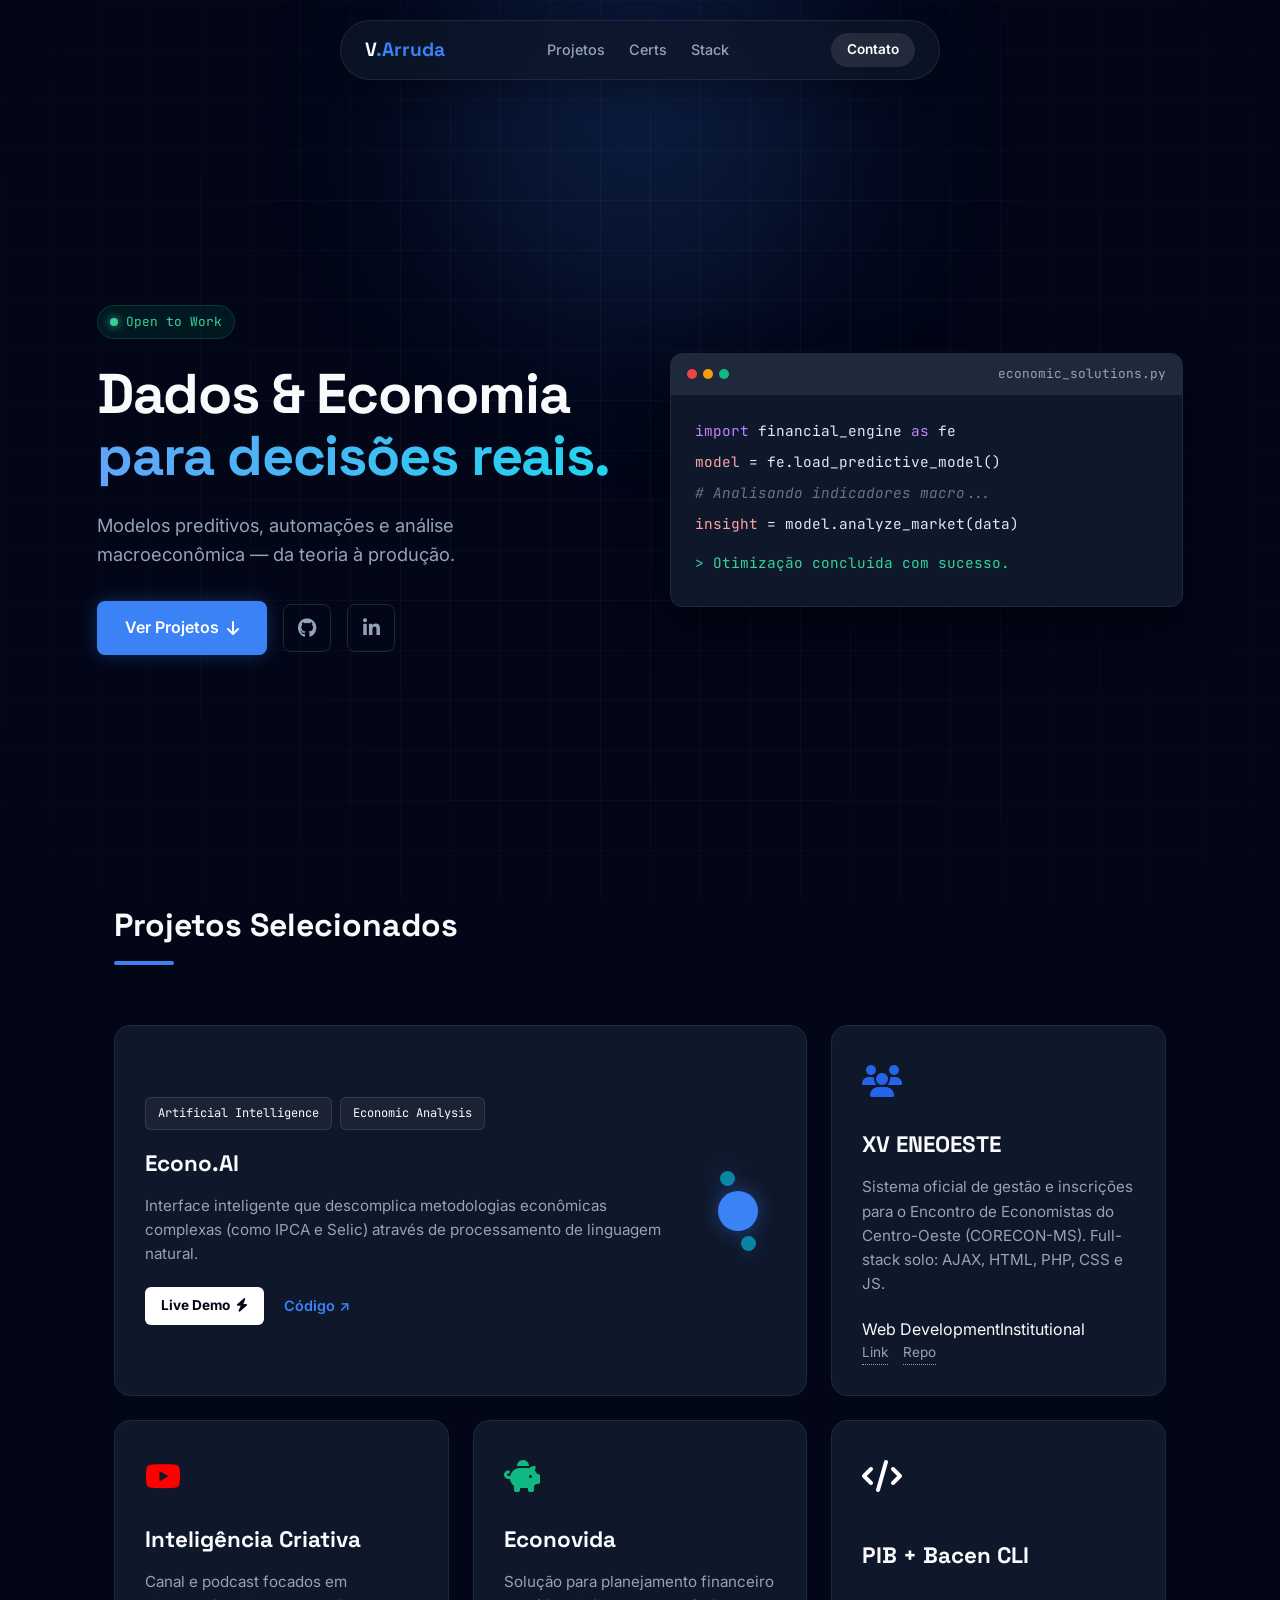
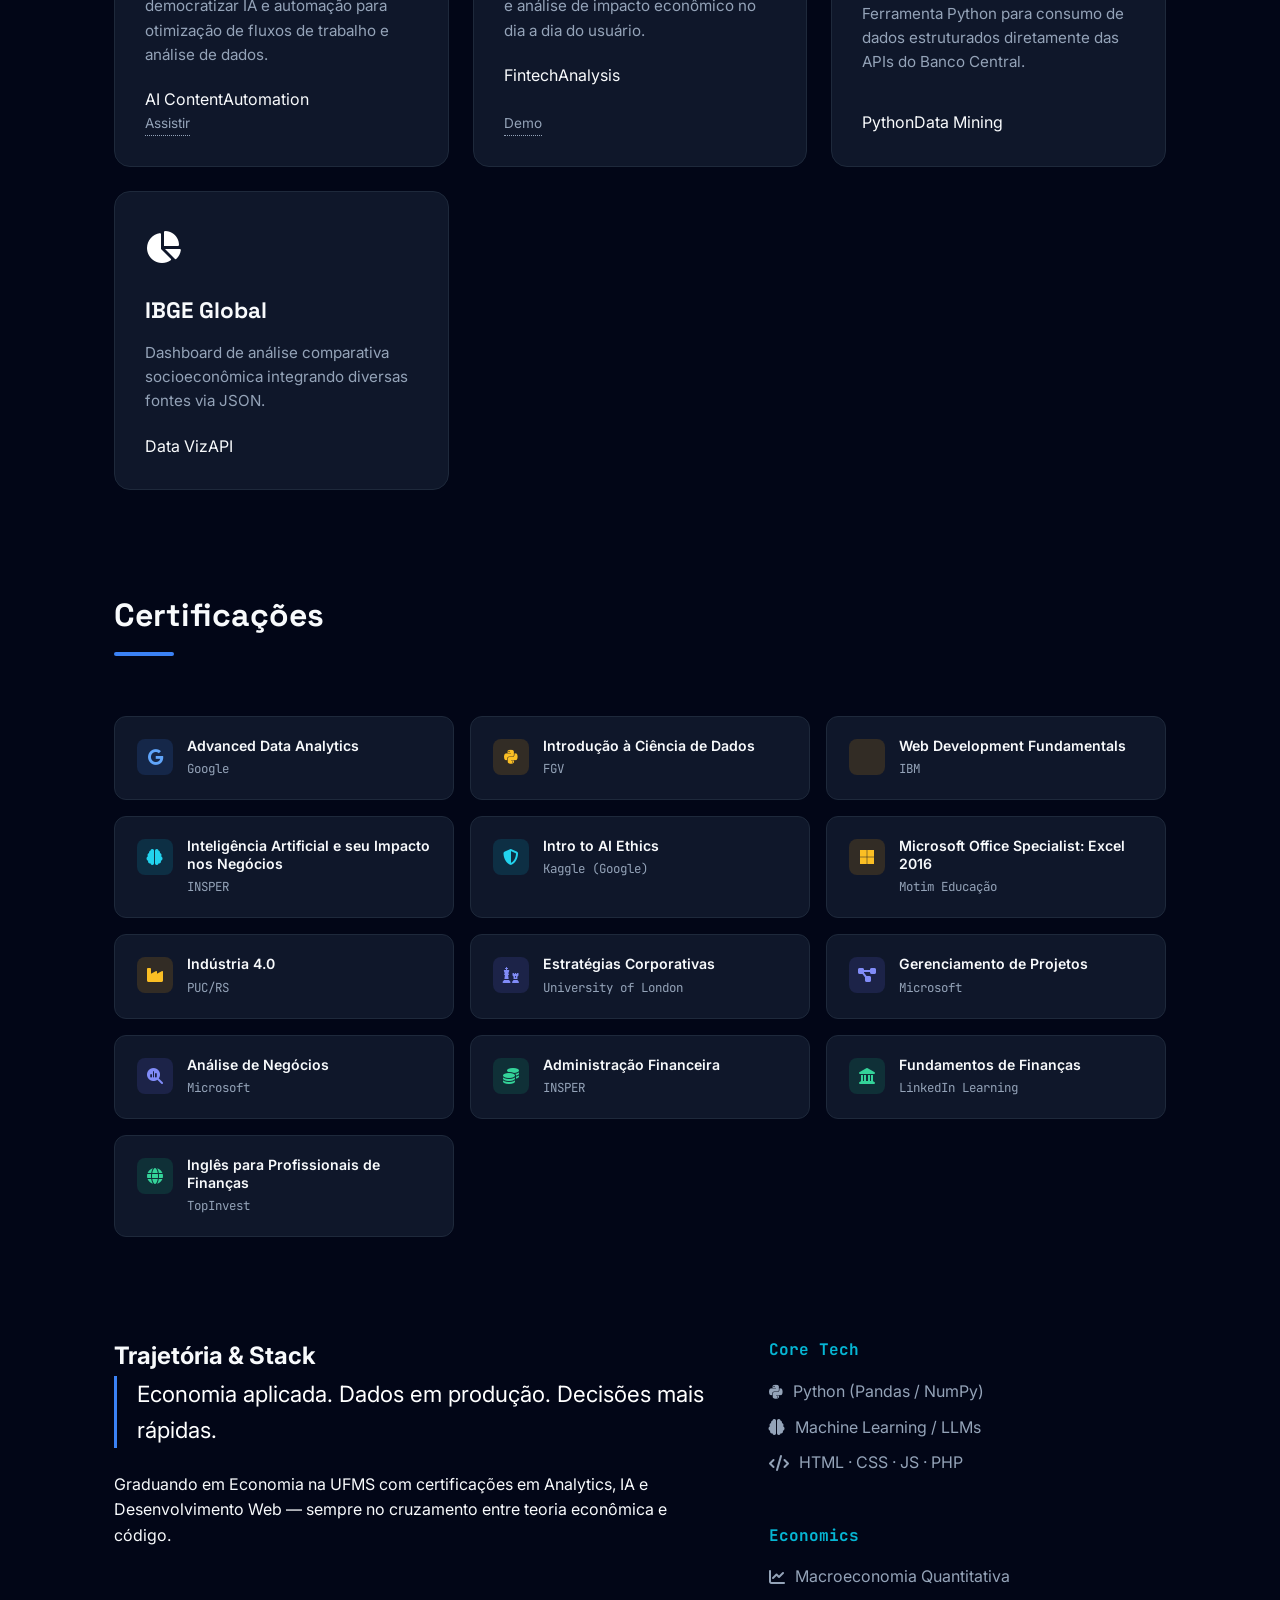
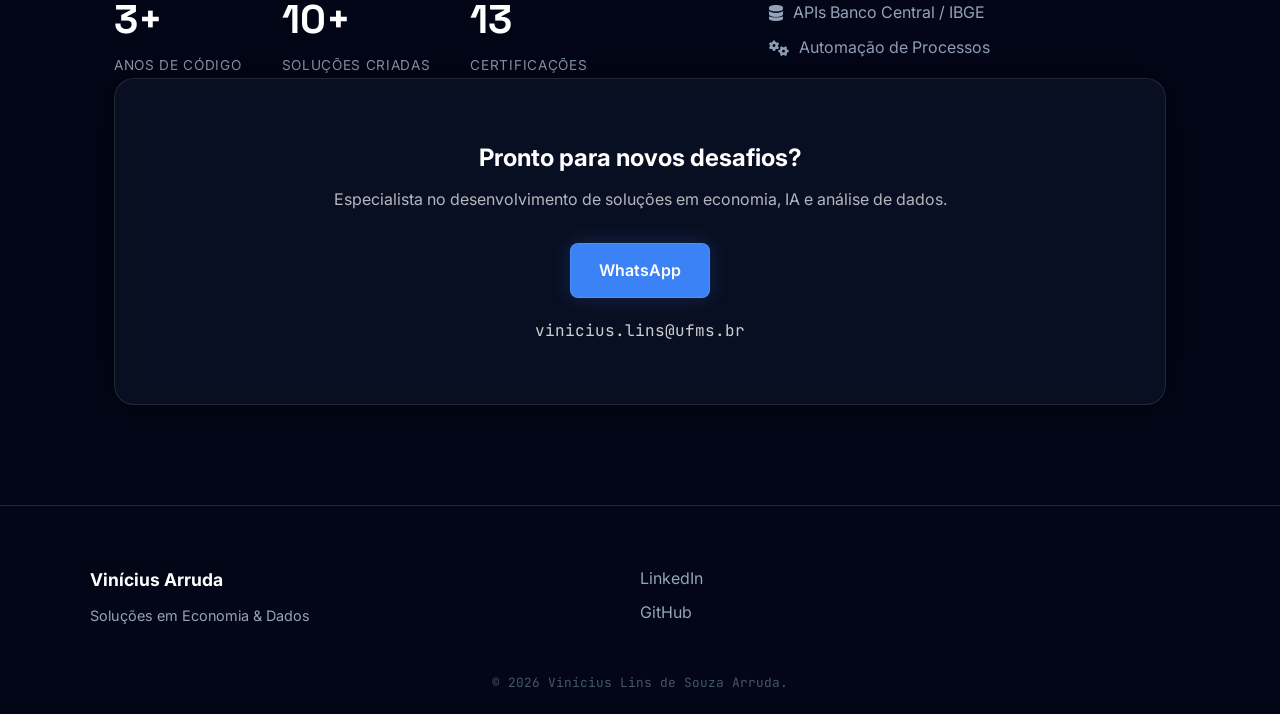
==== commit 81966a35: "Update print statement from 'Hello' to 'Goodbye'" ====
--- a/index.html
+++ b/index.html
@@ -6,7 +6,7 @@
     
     <title>Vinícius Arruda | Data Economist</title>
     
-    <meta name="description" content="Portfólio de Vinícius Lins de Souza Arruda. Acadêmico de Economia na UFMS, profissional de Ciência de Dados, Python e Inteligência Artificial aplicada a soluções econômicas.">
+    <meta name="description" content="Portfólio de Vinícius Lins de Souza Arruda. Acadêmico de Economia na UFMS, especialista em Ciência de Dados, Python e Inteligência Artificial aplicada a soluções econômicas.">
     <meta name="keywords" content="Vinícius Arruda, Soluções em Economia, Cientista de Dados, Python, UFMS, Inteligência Artificial, Econo.AI">
     <meta name="author" content="Vinícius Lins de Souza Arruda">
     
@@ -408,7 +408,7 @@
                 <h2>Trajetória & Stack</h2>
                 <!-- Highlight direto ao ponto, sem repetir o nome -->
                 <p class="highlight">Economia aplicada. Dados em produção. Decisões mais rápidas.</p>
-                <p>Graduando em Economia na UFMS com certificações em Analytics, IA e Desenvolvimento Web. Já passei por empresa júnior, presidência de federação estadual e estágio no CORECON-MS — sempre no cruzamento entre teoria econômica e código.</p>
+                <p>Graduando em Economia na UFMS com certificações em Analytics, IA e Desenvolvimento Web — sempre no cruzamento entre teoria econômica e código.</p>
                 <div class="stats-row">
                     <div class="stat"><span class="num">3+</span><span class="label">Anos de Código</span></div>
                     <div class="stat"><span class="num">10+</span><span class="label">Soluções Criadas</span></div>
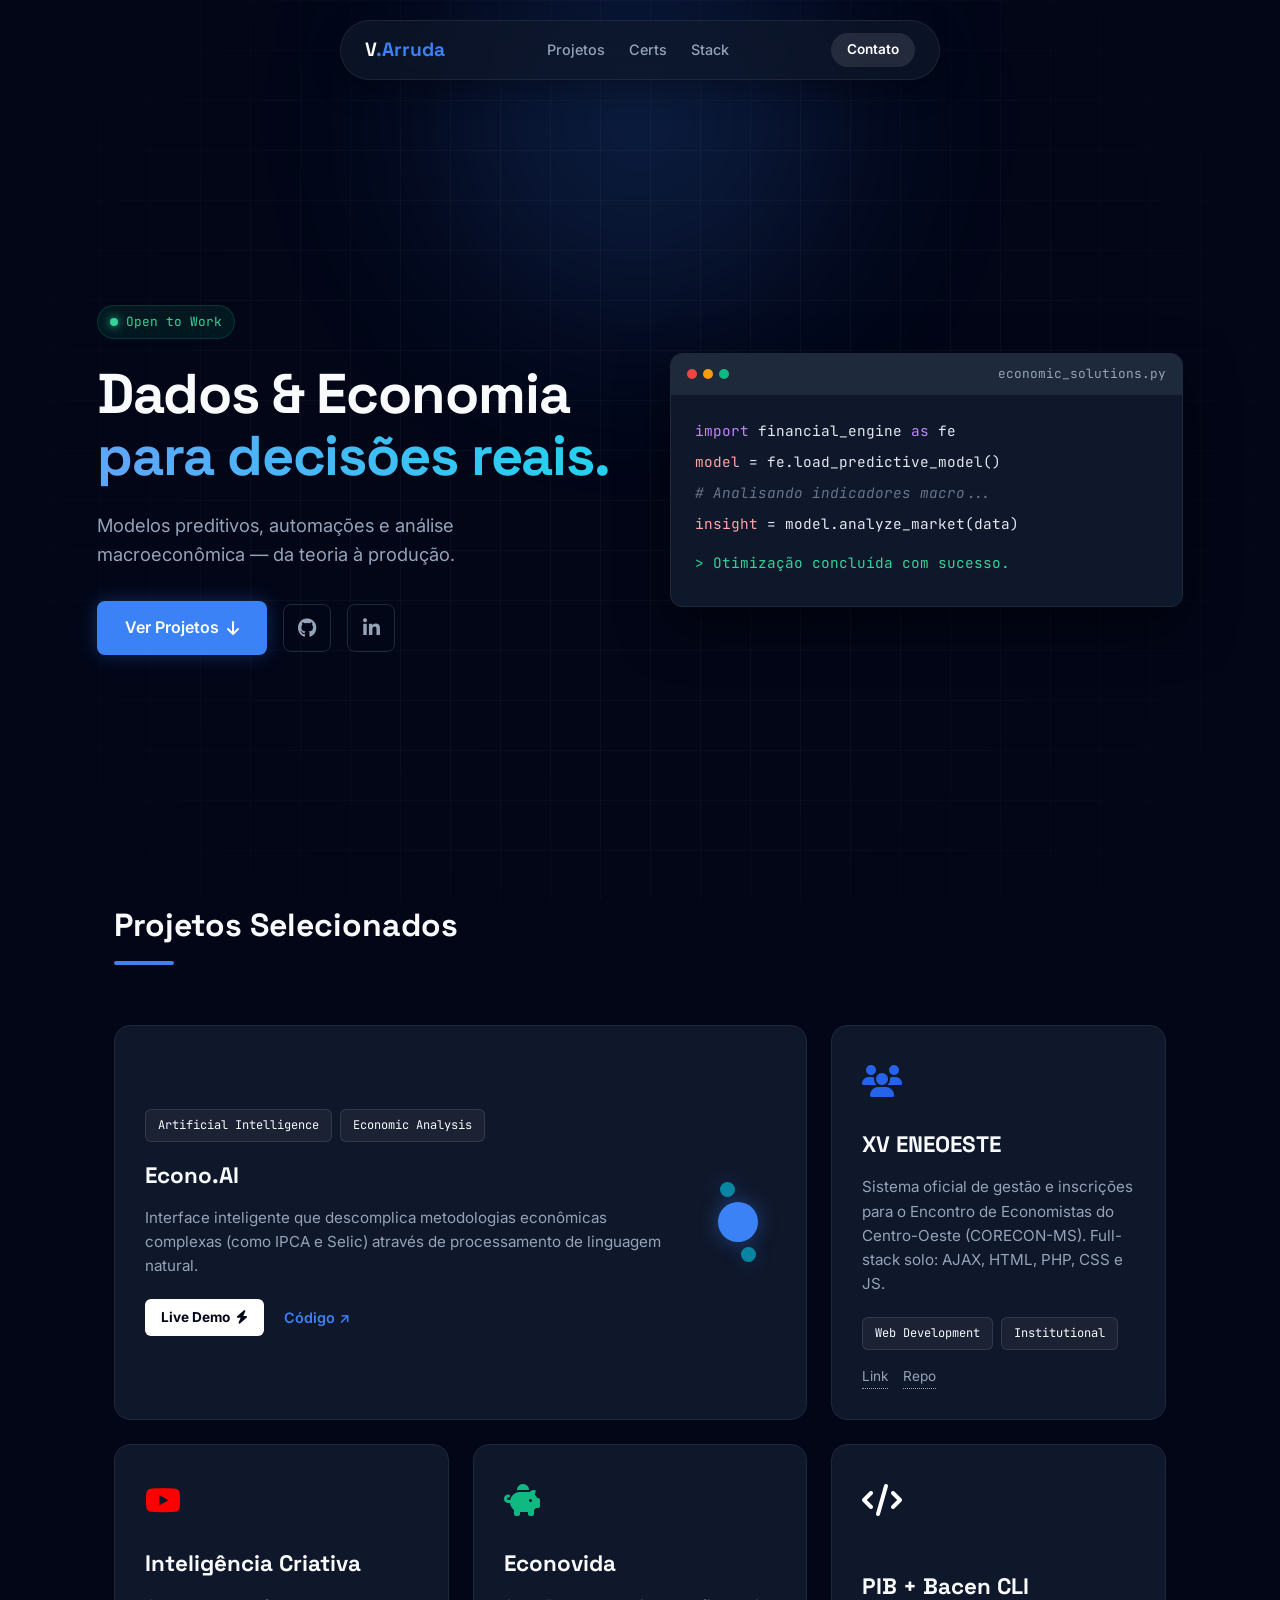
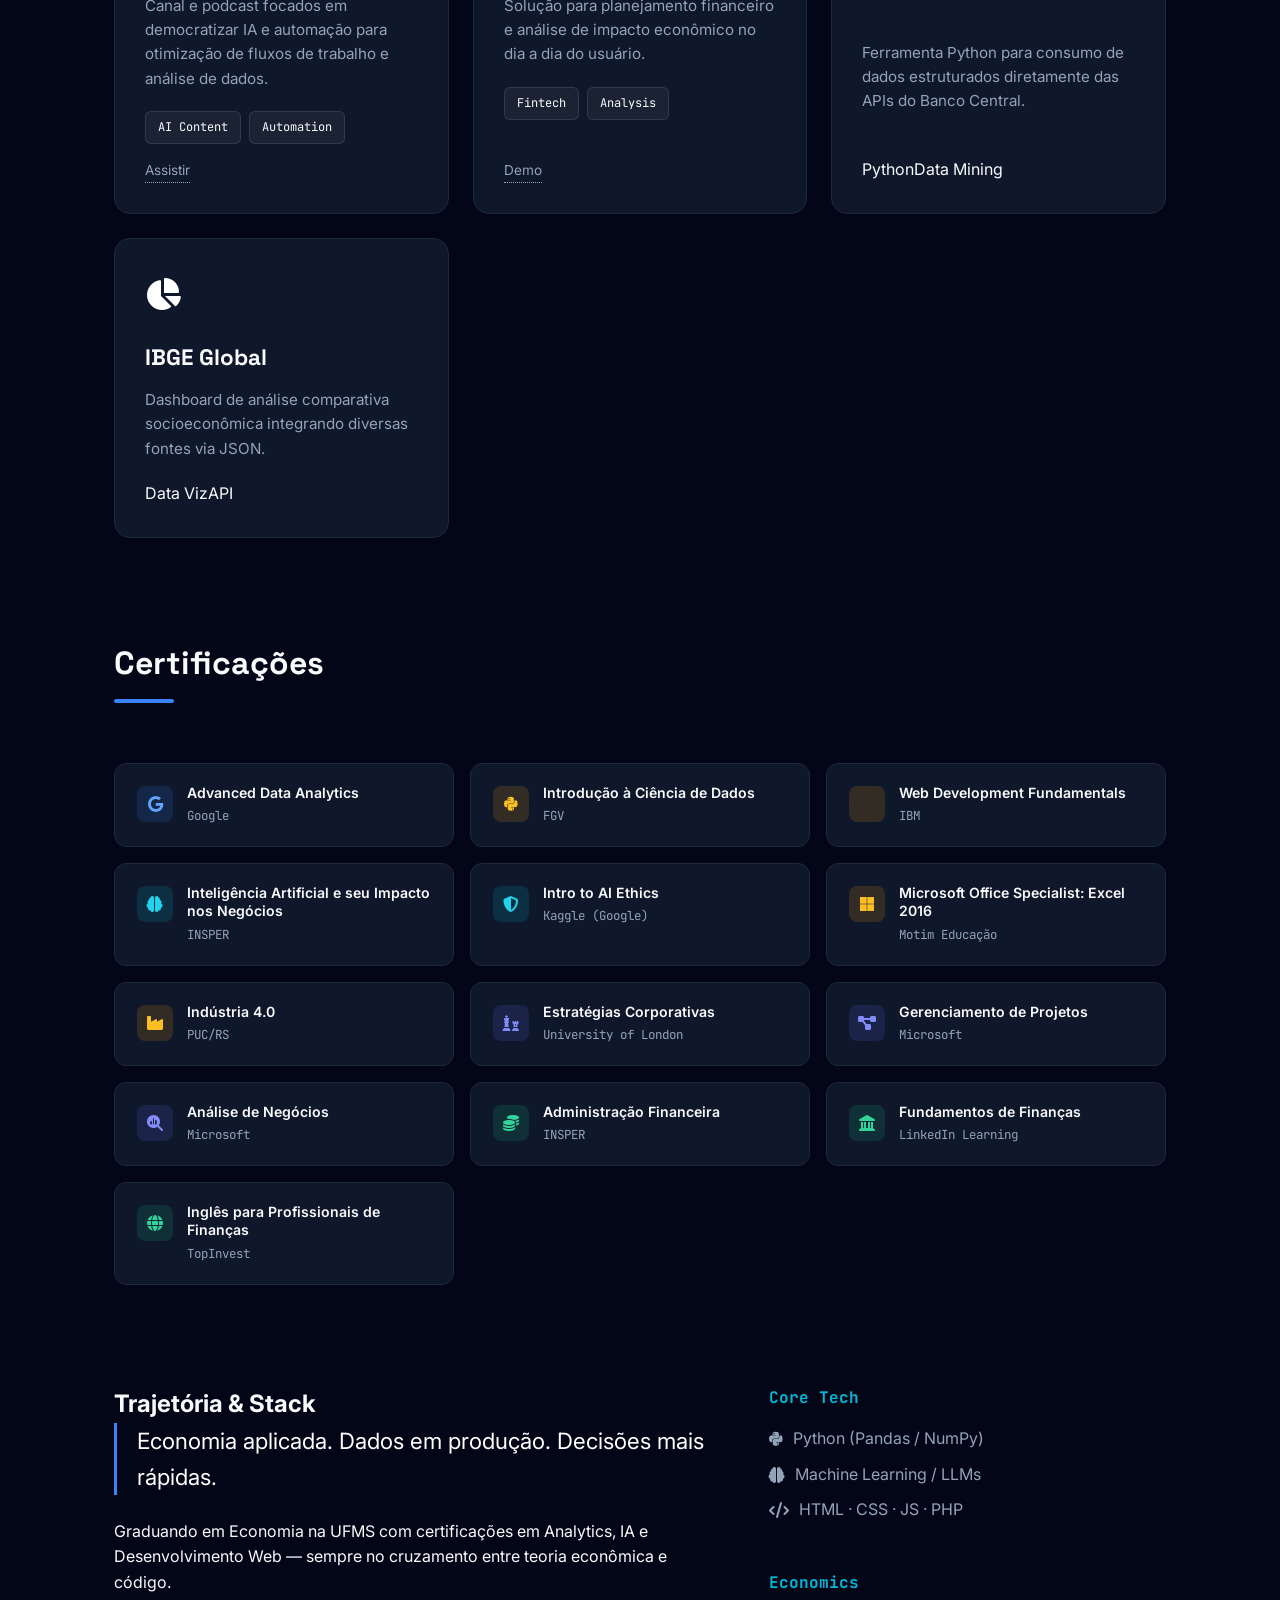
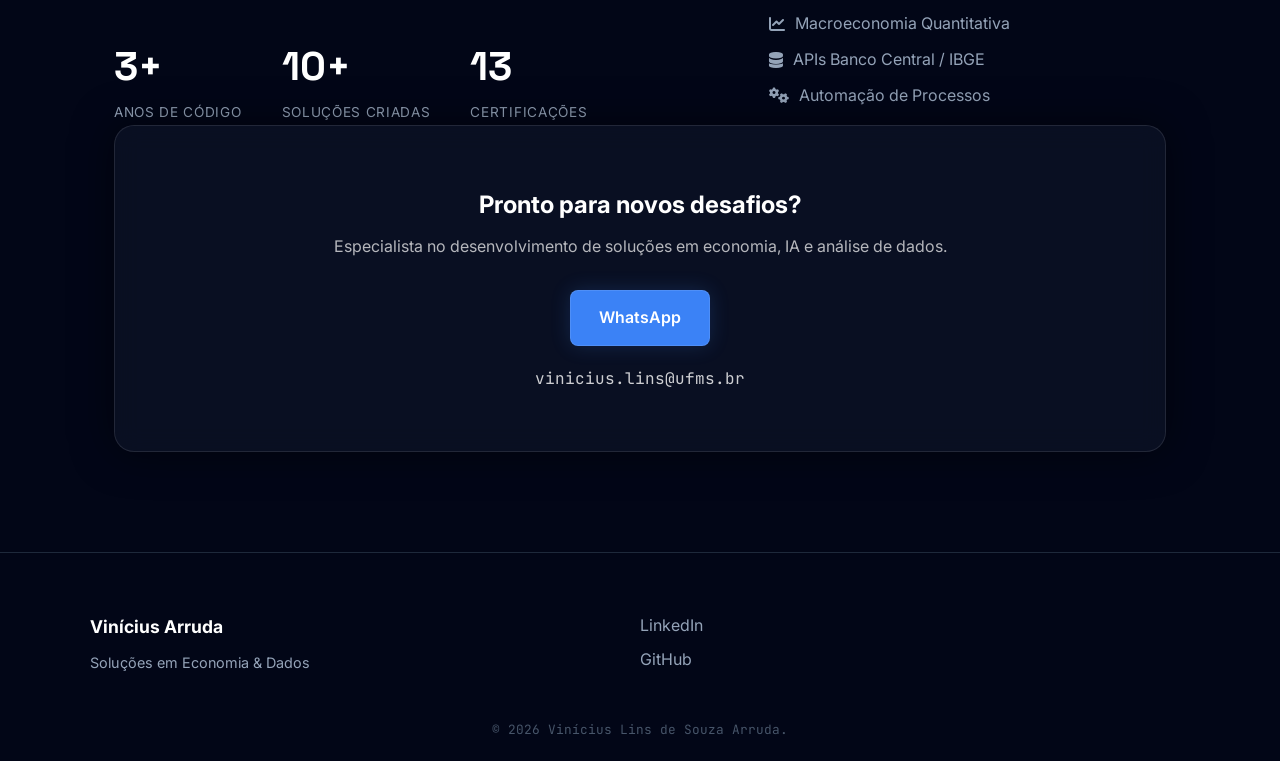
==== commit 8893a057: "Update print statement from 'Hello' to 'Goodbye'" ====
--- a/index.html
+++ b/index.html
@@ -233,7 +233,7 @@
                     <div class="card-top-icon"><i class="fa-solid fa-users" style="color: #2563eb;"></i></div>
                     <h3>XV ENEOESTE</h3>
                     <p>Sistema oficial de gestão e inscrições para o Encontro de Economistas do Centro-Oeste (CORECON-MS). Full-stack solo: AJAX, HTML, PHP, CSS e JS.</p>
-                    <div class="tech-mini"><span>Web Development</span><span>Institutional</span></div>
+                    <div class="tech-row"><span class="tech-tag">Web Development</span><span class="tech-tag">Institutional</span></div>
                     <div class="card-footer-links">
                         <a href="https://www.coreconms.org.br/inscricoeseneoeste/" target="_blank" class="mini-link">Link</a>
                         <a href="https://github.com/viniciuslinsdsa/XVENEOESTE" target="_blank" class="mini-link">Repo</a>
@@ -244,7 +244,7 @@
                     <div class="card-top-icon"><i class="fa-brands fa-youtube" style="color: #ff0000;"></i></div>
                     <h3>Inteligência Criativa</h3>
                     <p>Canal e podcast focados em democratizar IA e automação para otimização de fluxos de trabalho e análise de dados.</p>
-                    <div class="tech-mini"><span>AI Content</span><span>Automation</span></div>
+                    <div class="tech-row"><span class="tech-tag">AI Content</span><span class="tech-tag">Automation</span></div>
                     <div class="card-footer-links">
                         <a href="https://www.youtube.com/@ainteligenciacriativa" target="_blank" class="mini-link">Assistir</a>
                     </div>
@@ -254,7 +254,7 @@
                     <div class="card-top-icon"><i class="fa-solid fa-piggy-bank" style="color: #10b981;"></i></div>
                     <h3>Econovida</h3>
                     <p>Solução para planejamento financeiro e análise de impacto econômico no dia a dia do usuário.</p>
-                    <div class="tech-mini"><span>Fintech</span><span>Analysis</span></div>
+                    <div class="tech-row"><span class="tech-tag">Fintech</span><span class="tech-tag">Analysis</span></div>
                     <div class="card-footer-links">
                         <a href="https://viniciuslinsdsa.github.io/econovida/" target="_blank" class="mini-link">Demo</a>
                     </div>
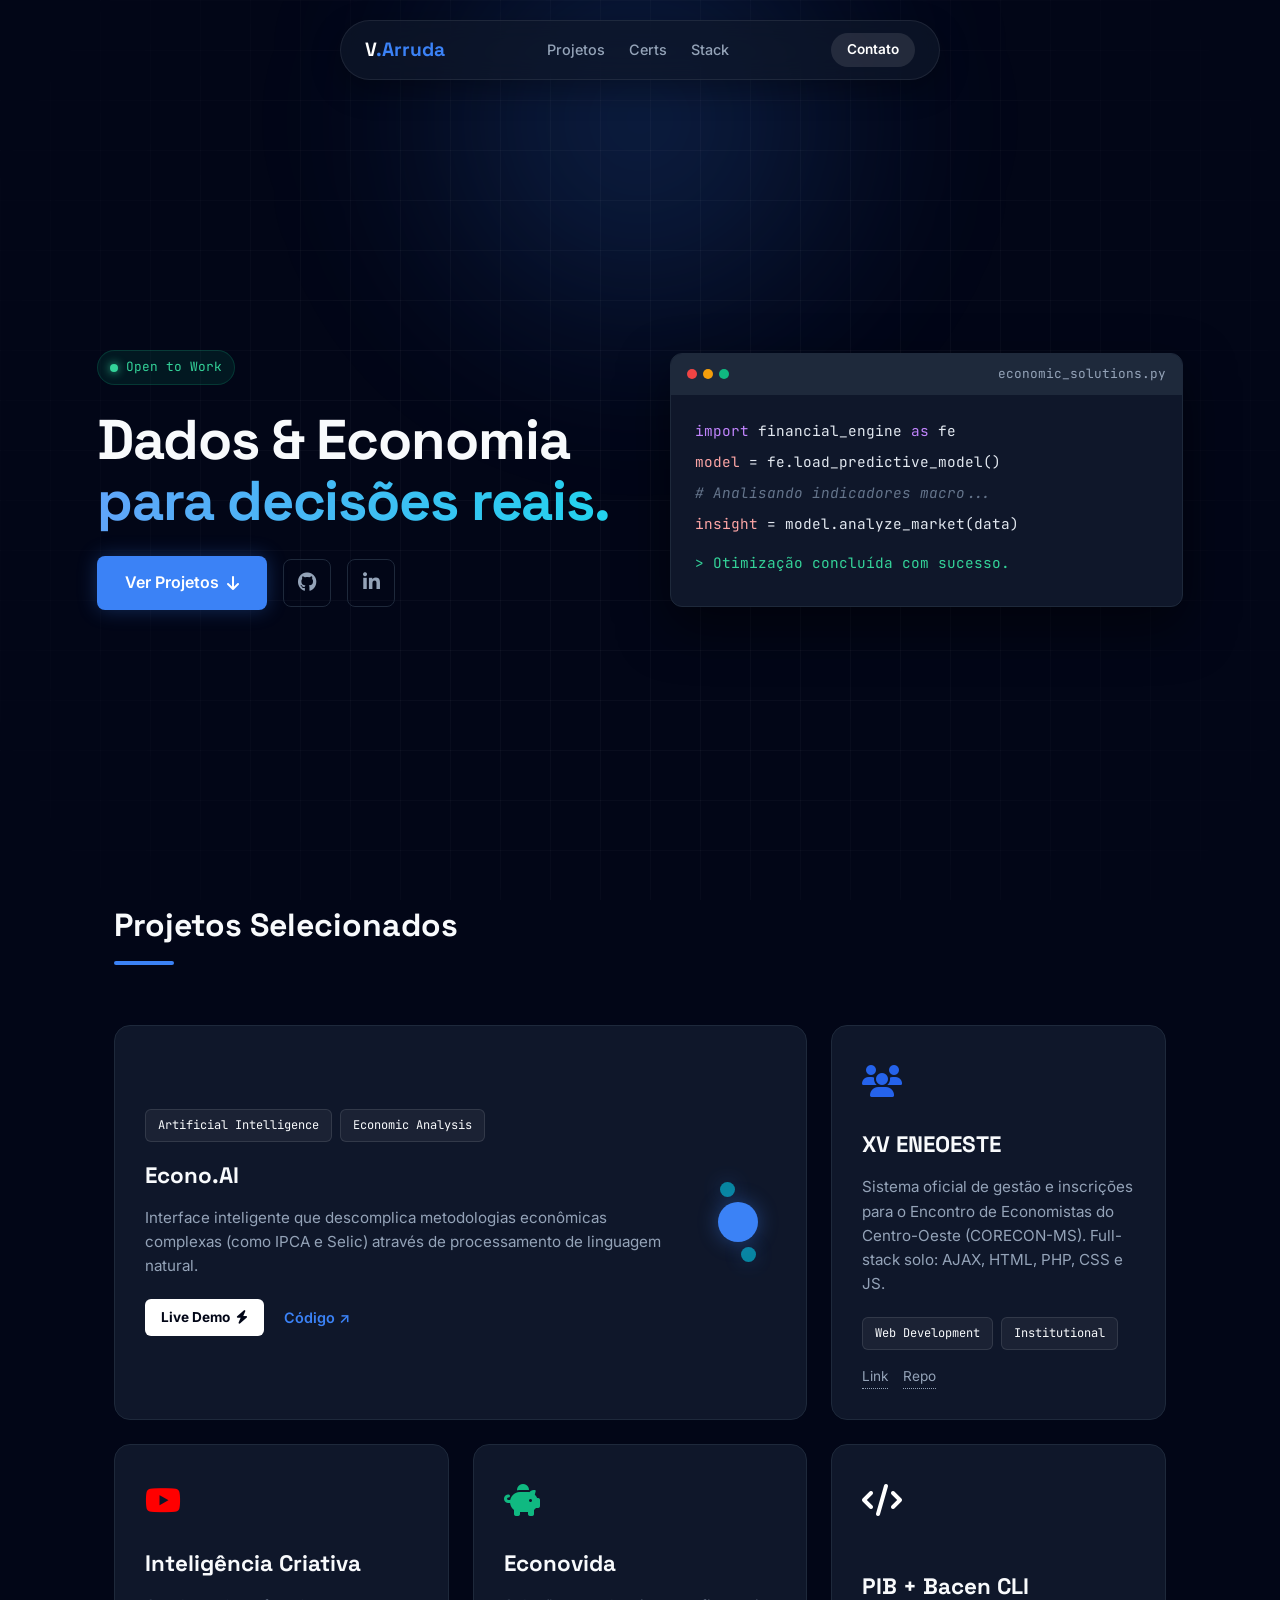
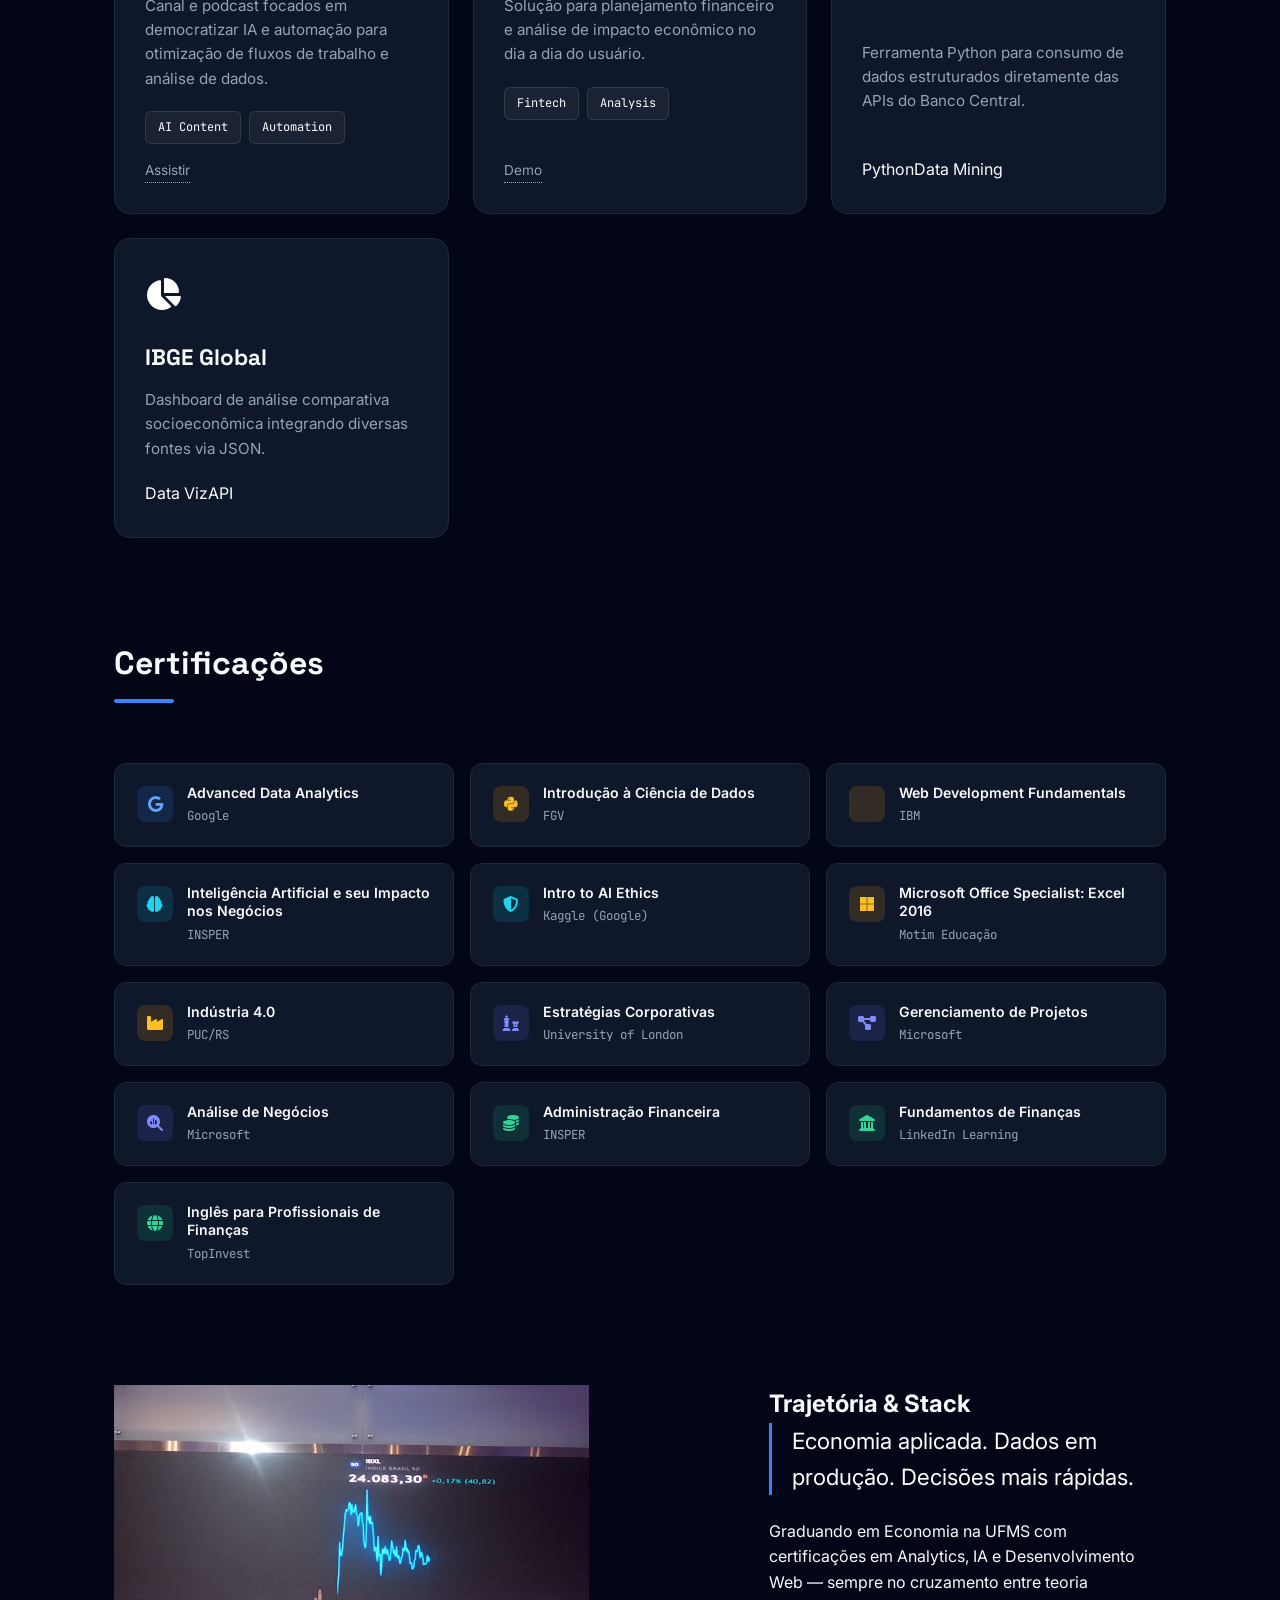
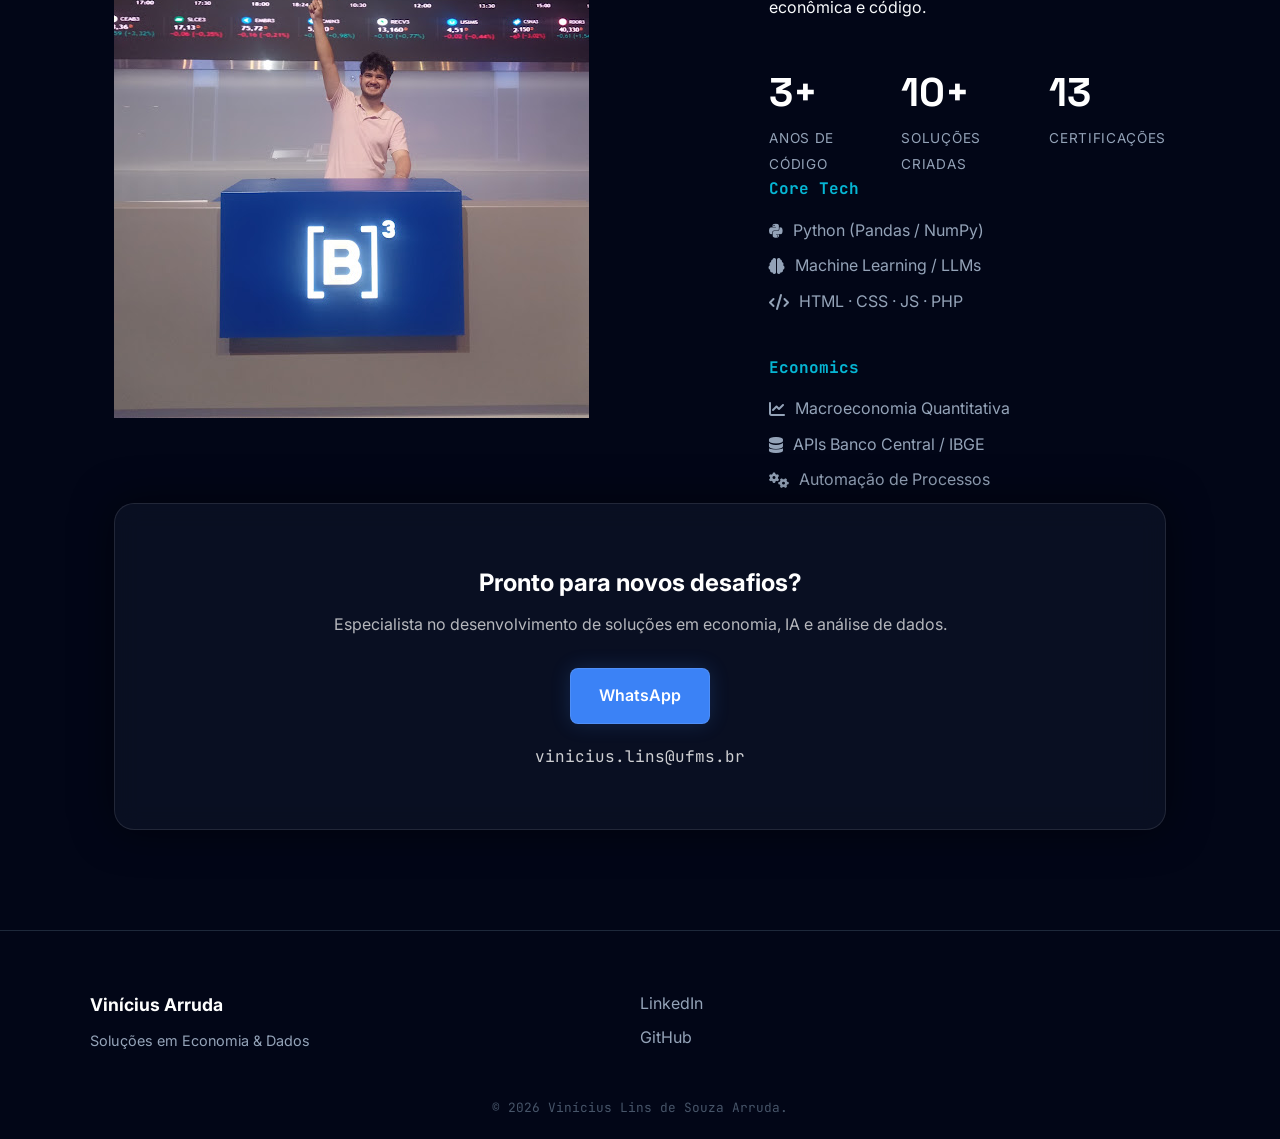
==== commit 30c67f86: "Update print statement from 'Hello' to 'Goodbye'" ====
--- a/index.html
+++ b/index.html
@@ -4,10 +4,10 @@
     <meta charset="UTF-8">
     <meta name="viewport" content="width=device-width, initial-scale=1.0">
     
-    <title>Vinícius Arruda | Data Economist</title>
+    <title>Vinícius Arruda | Data Professional</title>
     
-    <meta name="description" content="Portfólio de Vinícius Lins de Souza Arruda. Acadêmico de Economia na UFMS, especialista em Ciência de Dados, Python e Inteligência Artificial aplicada a soluções econômicas.">
-    <meta name="keywords" content="Vinícius Arruda, Soluções em Economia, Cientista de Dados, Python, UFMS, Inteligência Artificial, Econo.AI">
+    <meta name="description" content="Portfólio de Vinícius Lins de Souza Arruda. Acadêmico de Economia na UFMS">
+    <meta name="keywords" content="Vinícius Arruda, Soluções em Economia, Desenvolvimento Web, Python">
     <meta name="author" content="Vinícius Lins de Souza Arruda">
     
     <script type="application/ld+json">
@@ -98,42 +98,6 @@
             font-family: var(--font-code);
         }
 
-        .cert-categories {
-            display: flex;
-            gap: 12px;
-            margin-bottom: 32px;
-            flex-wrap: wrap;
-        }
-
-        .cert-filter-btn {
-            background: transparent;
-            border: 1px solid var(--border);
-            color: var(--text-muted);
-            padding: 6px 16px;
-            border-radius: 100px;
-            font-size: 0.8rem;
-            cursor: pointer;
-            font-family: var(--font-body);
-            transition: 0.2s;
-        }
-
-        .cert-filter-btn:hover,
-        .cert-filter-btn.active {
-            border-color: var(--primary);
-            color: white;
-            background: rgba(59, 130, 246, 0.1);
-        }
-
-        /* Ajuste hero — remover nome genérico do subtitle */
-        .hero-text .hero-role {
-            font-family: var(--font-code);
-            font-size: 0.9rem;
-            color: var(--accent);
-            margin-bottom: 16px;
-            letter-spacing: 0.08em;
-            text-transform: uppercase;
-        }
-
         @media (max-width: 768px) {
             .cert-grid { grid-template-columns: 1fr; }
         }
@@ -161,17 +125,14 @@
     </nav>
 
     <!-- =========================================
-         HERO — headline mais direta e impactante
+         HERO
          ========================================= -->
     <header id="home">
         <div class="hero-container">
             <div class="hero-text">
                 <div class="status-badge"><span class="dot"></span> Open to Work</div>
 
-                <!-- Removido "Vinícius Arruda" como título — a identidade fica no logo e no contexto -->
                 <h1>Dados &amp; Economia<br><span class="gradient-text">para decisões reais.</span></h1>
-
-                <p>Modelos preditivos, automações e análise macroeconômica — da teoria à produção.</p>
                 
                 <div class="hero-actions">
                     <a href="#projetos" class="btn-primary">Ver Projetos <i class="fa-solid fa-arrow-down"></i></a>
@@ -279,9 +240,7 @@
             </div>
         </section>
 
-        <!-- =============================================
-             CERTIFICAÇÕES — seção nova
-             ============================================= -->
+        <!-- CERTIFICAÇÕES -->
         <section id="certificacoes">
             <div class="section-header">
                 <h2>Certificações</h2>
@@ -289,8 +248,6 @@
             </div>
 
             <div class="cert-grid">
-
-                <!-- Hard Skills / Data & Tech -->
                 <div class="cert-card">
                     <div class="cert-icon data"><i class="fa-brands fa-google"></i></div>
                     <div class="cert-info">
@@ -347,7 +304,6 @@
                     </div>
                 </div>
 
-                <!-- Strategy & Business -->
                 <div class="cert-card">
                     <div class="cert-icon strategy"><i class="fa-solid fa-chess"></i></div>
                     <div class="cert-info">
@@ -372,7 +328,6 @@
                     </div>
                 </div>
 
-                <!-- Finance -->
                 <div class="cert-card">
                     <div class="cert-icon finance"><i class="fa-solid fa-coins"></i></div>
                     <div class="cert-info">
@@ -396,42 +351,46 @@
                         <div class="cert-issuer">TopInvest</div>
                     </div>
                 </div>
-
             </div>
         </section>
 
-        <!-- =============================================
-             SOBRE & STACK — bio encurtada, sem frase fraca
-             ============================================= -->
+        <!-- SOBRE & TRAJETÓRIA (COM FOTO) -->
         <section id="sobre" class="split-section">
+            <div class="profile-container">
+                <div class="profile-glow"></div>
+                <div class="profile-wrapper">
+                    <img src="Vinicius.jpg" alt="Vinícius Arruda na B3" class="profile-img">
+                </div>
+            </div>
+
             <div class="bio-text">
                 <h2>Trajetória & Stack</h2>
-                <!-- Highlight direto ao ponto, sem repetir o nome -->
                 <p class="highlight">Economia aplicada. Dados em produção. Decisões mais rápidas.</p>
                 <p>Graduando em Economia na UFMS com certificações em Analytics, IA e Desenvolvimento Web — sempre no cruzamento entre teoria econômica e código.</p>
+                
                 <div class="stats-row">
                     <div class="stat"><span class="num">3+</span><span class="label">Anos de Código</span></div>
                     <div class="stat"><span class="num">10+</span><span class="label">Soluções Criadas</span></div>
                     <div class="stat"><span class="num">13</span><span class="label">Certificações</span></div>
                 </div>
-            </div>
-            
-            <div class="skills-grid">
-                <div class="skill-category">
-                    <h4>Core Tech</h4>
-                    <ul>
-                        <li><i class="fa-brands fa-python"></i> Python (Pandas / NumPy)</li>
-                        <li><i class="fa-solid fa-brain"></i> Machine Learning / LLMs</li>
-                        <li><i class="fa-solid fa-code"></i> HTML · CSS · JS · PHP</li>
-                    </ul>
-                </div>
-                <div class="skill-category">
-                    <h4>Economics</h4>
-                    <ul>
-                        <li><i class="fa-solid fa-chart-line"></i> Macroeconomia Quantitativa</li>
-                        <li><i class="fa-solid fa-database"></i> APIs Banco Central / IBGE</li>
-                        <li><i class="fa-solid fa-gears"></i> Automação de Processos</li>
-                    </ul>
+
+                <div class="skills-grid">
+                    <div class="skill-category">
+                        <h4>Core Tech</h4>
+                        <ul>
+                            <li><i class="fa-brands fa-python"></i> Python (Pandas / NumPy)</li>
+                            <li><i class="fa-solid fa-brain"></i> Machine Learning / LLMs</li>
+                            <li><i class="fa-solid fa-code"></i> HTML · CSS · JS · PHP</li>
+                        </ul>
+                    </div>
+                    <div class="skill-category">
+                        <h4>Economics</h4>
+                        <ul>
+                            <li><i class="fa-solid fa-chart-line"></i> Macroeconomia Quantitativa</li>
+                            <li><i class="fa-solid fa-database"></i> APIs Banco Central / IBGE</li>
+                            <li><i class="fa-solid fa-gears"></i> Automação de Processos</li>
+                        </ul>
+                    </div>
                 </div>
             </div>
         </section>
